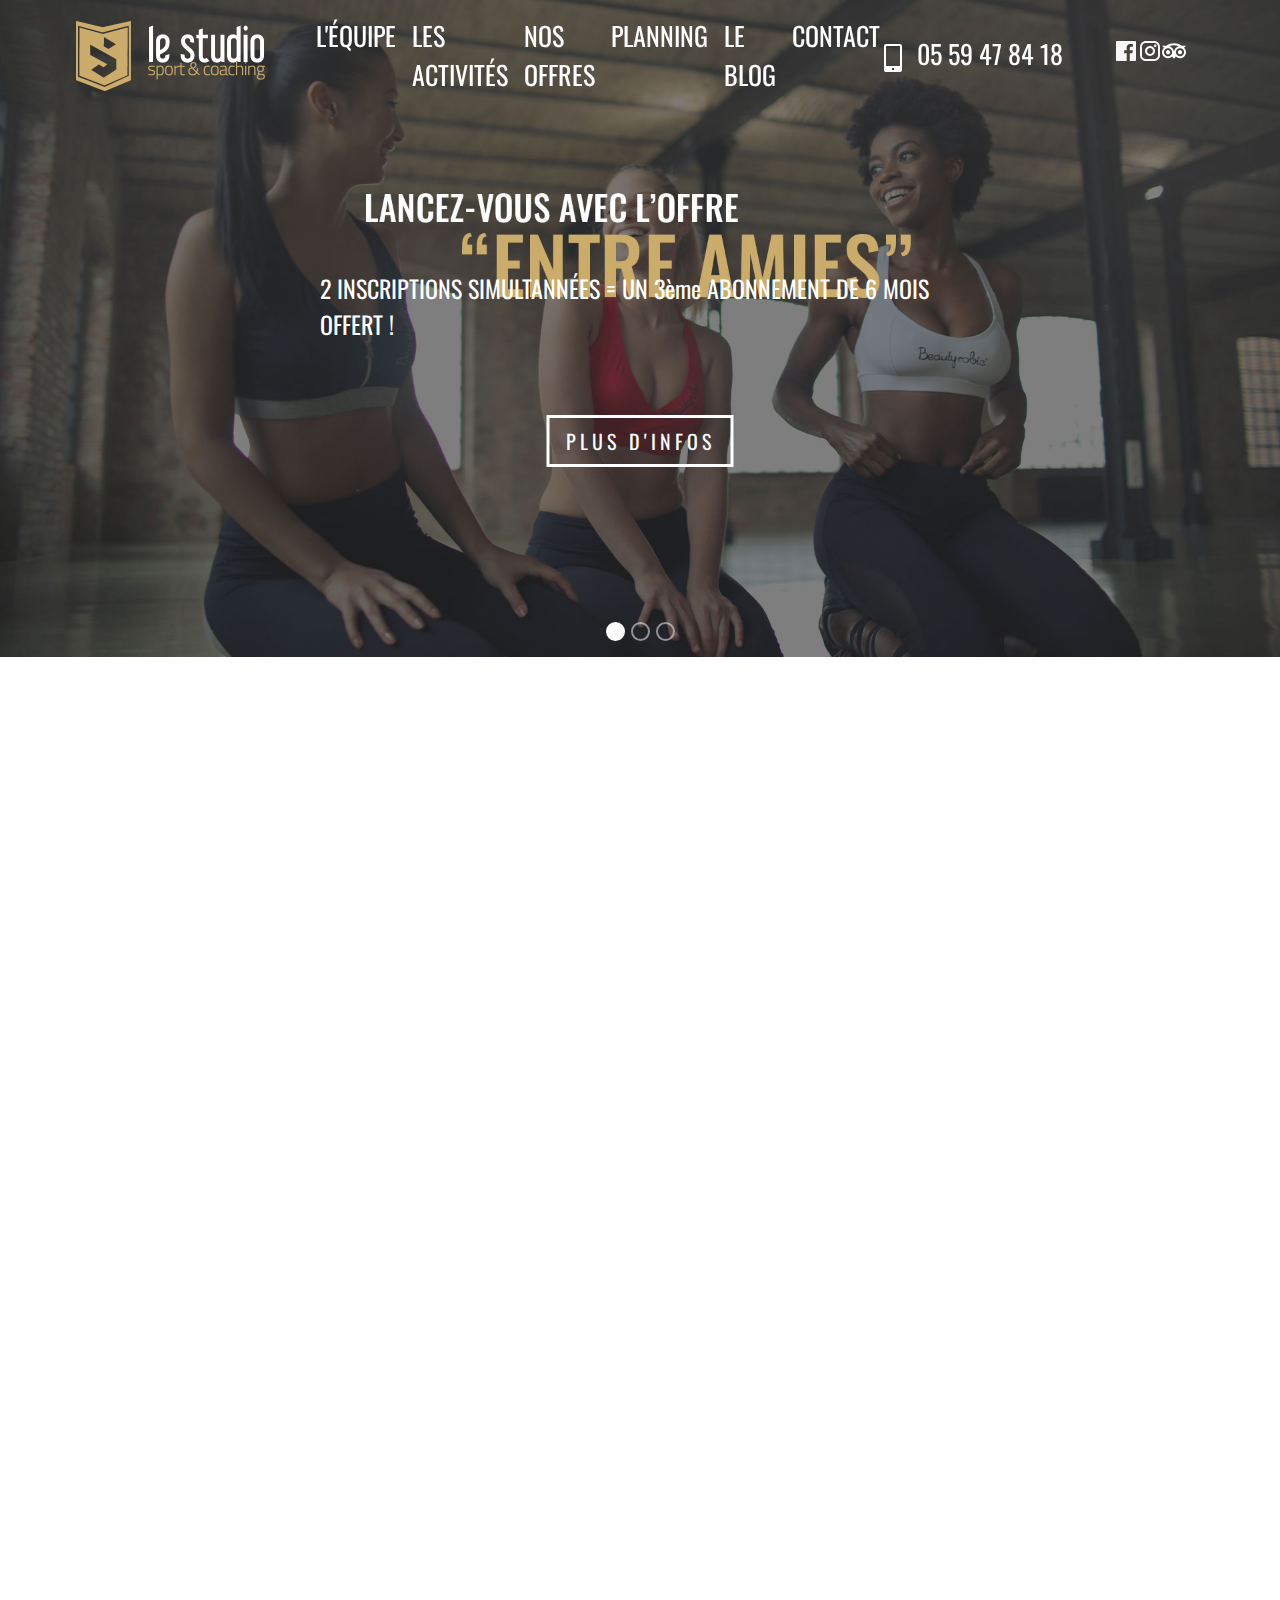
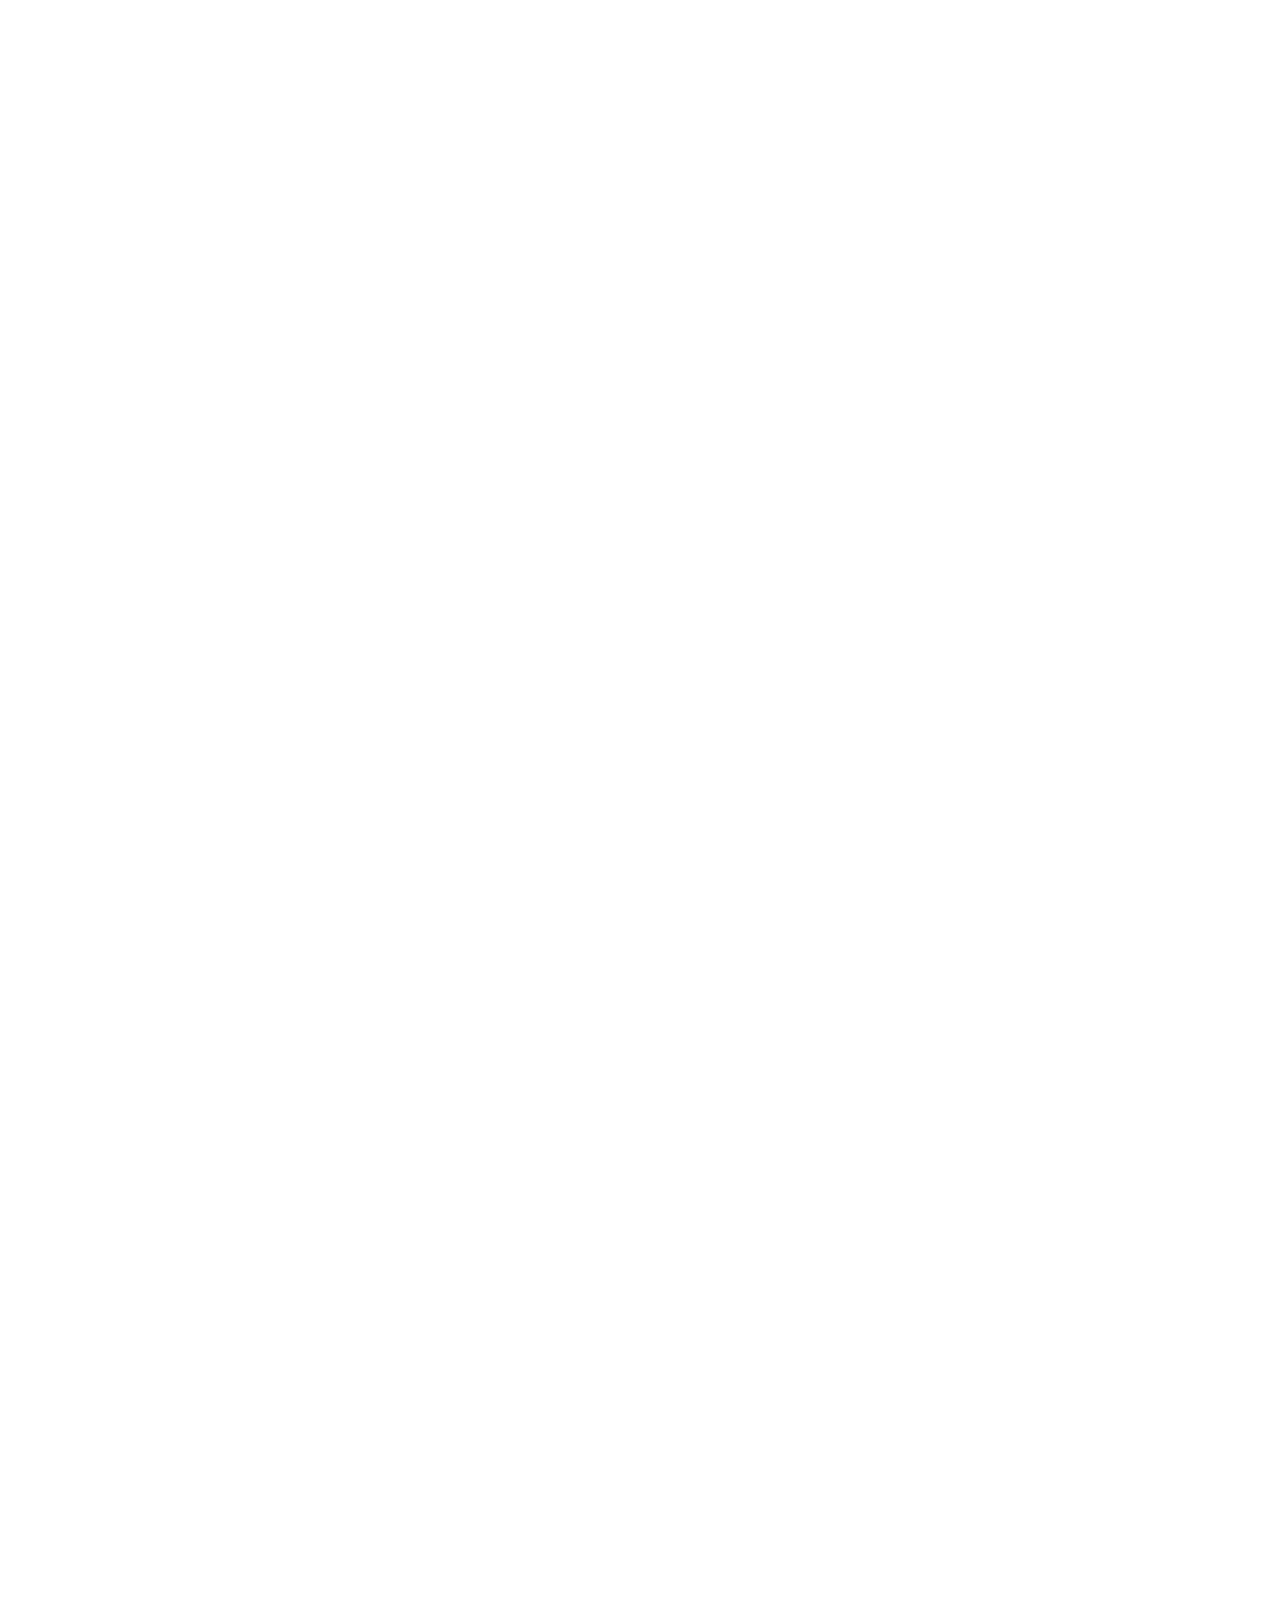
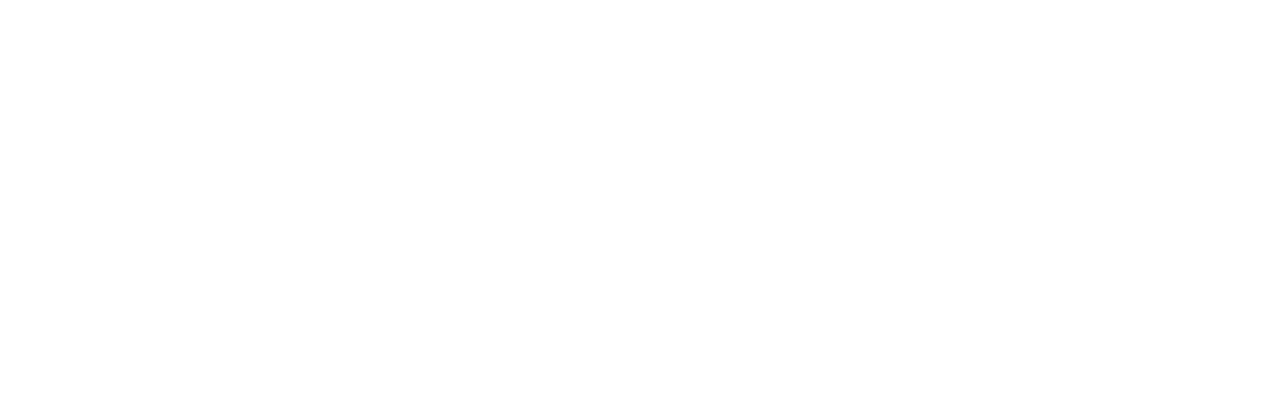
==== index.html @ b0558318 "header" ====
<!DOCTYPE html>
<html lang="en">
<head>
  <meta charset="utf-8">
  <meta name="viewport" content="width=device-width, initial-scale=1">

  <!-- Bootstrap CSS -->
  <link href="https://cdn.jsdelivr.net/npm/bootstrap@5.3.0/dist/css/bootstrap.min.css" rel="stylesheet">
  <!-- favicon -->
    <link rel="apple-touch-icon" sizes="180x180" href="/assets/img/favicon/apple-touch-icon.png">
    <link rel="icon" type="image/png" sizes="32x32" href="/assets/img/favicon/favicon-32x32.png">
    <link rel="icon" type="image/png" sizes="16x16" href="assets/img/favicon/favicon-16x16.png">

  <link rel="stylesheet" href="/css/style.css">

  <title>Index</title>
</head>
<body>
<header>
  <!-- Navbar -->
  <nav class="navbar navbar-expand-lg navbar-light">
    <div class="container-fluid w-90 m-auto">
      <!-- Logo -->
      <a class="navbar-brand ms-0 me-3" href="#">
        <img class="logo-site" src="assets/img/gallery/header/logo.png" alt="Logo">
      </a>

      <!-- Burger -->
      <button class="navbar-toggler" type="button" data-bs-toggle="collapse" data-bs-target="#navbarNav" aria-controls="navbarNav" aria-expanded="false" aria-label="Toggle navigation">
        <span class="navbar-toggler-icon"></span>
      </button>

      <!-- Liens de navigation -->
      <div class="collapse justify-content-evenly  navbar-collapse" id="navbarNav">
        <ul class="navbar-nav w-75 justify-content-evenly">
          <li class="nav-item">
            <a class="nav-link text-uppercase text-white" href="#">L'équipe</a>
          </li>
          <li class="nav-item">
            <a class="nav-link text-uppercase text-white" href="#">Les activités</a>
          </li>
          <li class="nav-item">
            <a class="nav-link text-uppercase text-white" href="#">Nos offres</a>
          </li>
          <li class="nav-item">
            <a class="nav-link text-uppercase text-white" href="#">Planning</a>
          </li>
          <li class="nav-item">
            <a class="nav-link text-uppercase text-white" href="#">Le blog</a>
          </li>
          <li class="nav-item">
            <a class="nav-link text-uppercase text-white" href="#">Contact</a>
          </li>
        </ul>

        <!-- Téléphone -->
        <div class="nav-mobile">
          <img src="assets/img/gallery/header/clarity_mobile-solid.svg" alt="mobile">
            <span class="text-white">05 59 47 84 18</span>
        </div>

        <!-- Socials -->
        <div class="socials">
          <ul>
            <li><a href=""><img src="/assets/img/gallery/header/uil_facebook.svg" alt="facebook"></a></li>
            <li><a href=""><img src="/assets/img/gallery/header/mdi_instagram.svg" alt="instagram"></a></li>
            <li><a href=""><img src="/assets/img/gallery/header/simple-icons_tripadvisor.svg" alt="tripad"></a></li>
          </ul>
        </div>
      </div>
    </div>
  </nav>

  <div id="carouselExampleIndicators" class="carousel slide h-400">
    <div class="carousel-indicators">
      <button type="button" data-bs-target="#carouselExampleIndicators" data-bs-slide-to="0" class="active" aria-current="true" aria-label="Slide 1"></button>
      <button type="button" data-bs-target="#carouselExampleIndicators" data-bs-slide-to="1" aria-label="Slide 2"></button>
      <button type="button" data-bs-target="#carouselExampleIndicators" data-bs-slide-to="2" aria-label="Slide 3"></button>
    </div>
    <div class="carousel-inner">
      <div class="carousel-item active">
        <img src="assets/img/slider/slide_1.jpg" class="d-block w-100 h-400" alt="...">
        <p class="pslider">2 INSCRIPTIONS SIMULTANNÉES = UN 3ème ABONNEMENT DE 6 MOIS OFFERT !</p>
        <button type="button" class="btn btn-secondary btn-lg">PLUS D'INFOS</button>
      </div>
      <div class="carousel-item">
        <img src="assets/img/slider/slide_2.jpg" class="d-block w-100 h-400" alt="...">
      </div>
      <div class="carousel-item">
        <img src="assets/img/slider/slide_3.jpg" class="d-block w-100 h-400" alt="...">
      </div>
    </div>
    <button class="carousel-control-prev" type="button" data-bs-target="#carouselExampleIndicators" data-bs-slide="prev">
    </button>
    <button class="carousel-control-next" type="button" data-bs-target="#carouselExampleIndicators" data-bs-slide="next">
    </button>
    
  </div>
  
  

  <!-- Bootstrap JS et les dépendances requises -->
  <script src="https://cdn.jsdelivr.net/npm/@popperjs/core@2.11.6/dist/umd/popper.min.js"></script>
  <script src="https://cdn.jsdelivr.net/npm/bootstrap@5.3.0/dist/js/bootstrap.min.js"></script>
</header>

</body>
</html>
---- css/style.css ----
@import url('https://fonts.googleapis.com/css2?family=Agbalumo&family=Inter:wght@100;200;300;400;500;600;700;800;900&family=Oswald:wght@500&family=Poppins:ital,wght@0,100;0,200;0,300;0,400;0,500;0,600;0,700;0,800;0,900;1,100;1,200;1,300;1,400;1,500;1,600;1,700;1,800;1,900&display=swap');

*{
    margin: 0;
    padding: 0;
    box-sizing: border-box;
    font-family: 'Oswald', sans-serif;
}
body{
    height: 400vh;
}
/* NAVBAR - INDEX */
nav{
    /* width: auto;
    justify-content: space-between; */
}
.w-90{
    width: 90%;
}
.w-75{
    width: 60%!important;
}
.navbar{
    position: absolute;
    z-index: 1;
    width: 100%;
    justify-content: space-between;
    font-size: 26px;
}
.navbar-toggler-icon {
    background-image: url("data:image/svg+xml,%3csvg xmlns='http://www.w3.org/2000/svg' viewBox='0 0 30 30'%3e%3cpath stroke='rgba(255, 255, 255, 1)' stroke-linecap='round' stroke-miterlimit='10' stroke-width='2' d='M4 7h22M4 15h22M4 23h22'/%3e%3c/svg%3e")
    }

.carousel-h{
    height: 985px!important;
}

.nav-link{
    text-transform: uppercase;
}
nav ul {
    display: flex;
}
nav ul li{
    list-style: none;
}

.navbar-nav .nav-item:hover {
    background-color: rgb(199, 163, 95);
}
.navbar-nav .nav-item {
    transition: background-color 0.4s ease; 
}

/* SLIDER */
.carousel-indicators [data-bs-target]{
    border: solid 2px white;
    border-radius: 100% ;
    height: 15px;
    width: 15px;
    background: none;
}
.carousel-indicators .active{
    background: white!important;
}

/* BOUTTON SLIDER + D'INFOS */
.btn {
    border-radius: 0%;
    border: solid ;
    font-weight: 1em;
    letter-spacing: 0.20em;
    background: none;
    position: absolute;
    bottom: 25%;
    left: 50%;
    transform: translate(-50%,-50%);
}
/* PARAGRAPHE SLIDER */
.pslider {
    font-weight: 100em;
    font-size: 1.5em;
    color: white;
    position: absolute;
    bottom: 40%;
    left: 50%;
    transform: translate(-50%,-50%);
}

.btn:hover{
    background-color:rgb(199, 163, 95); 
    border: solid white;
}

/* X-Small devices (portrait phones, less than 576px) */
@media screen and (max-width: 1200px){
   
    /* NAVBAR - INDEX */
nav{
    /* width: auto;
    justify-content: space-between; */
}
.w-90{
    width: 90%;
}
.w-75{
    width: 60%!important;
}
.navbar{
    position: absolute;
    z-index: 1;
    width: 100%;
    justify-content: space-between;
    font-size: 15px;
}
.navbar-toggler-icon {
    background-image: url("data:image/svg+xml,%3csvg xmlns='http://www.w3.org/2000/svg' viewBox='0 0 30 30'%3e%3cpath stroke='rgba(255, 255, 255, 1)' stroke-linecap='round' stroke-miterlimit='10' stroke-width='2' d='M4 7h22M4 15h22M4 23h22'/%3e%3c/svg%3e")
    }

.carousel-h{
    height: 985px!important;
}

.nav-link{
    text-transform: uppercase;
}
nav ul {
    display: flex;
}
nav ul li{
    list-style: none;
}

.navbar-nav .nav-item:hover {
    background-color: rgb(199, 163, 95);
}
.navbar-nav .nav-item {
    transition: background-color 0.4s ease; 
}
}
@media screen and (max-width: 576px) { 
  /* BOUTTON SLIDER + D'INFOS */
.btn {
    height: 10px;
    width: 22%;
    padding-bottom: 4%;
    border-radius: 0%;
    font-size: 45%;
    border: solid ;
    background: none;
    position: absolute;
    bottom: 15%;
    left: 50%;
    transform: translate(-50%,-50%);
}

/* PARAGRAPHE SLIDER */
.pslider {
    font-size: 40%;
    color: white;
    position: absolute;
    bottom: 35%;
    left: 50%;
    transform: translate(-50%,-50%);
} 
/* APPARENCE LOGO */
.logo-site {
    width: 70px;
    height: 35px;
}

/* APPARENCE BURGER QUAND RESPONSIVE */
nav ul li {
    font-size: 8px;
}
  
}
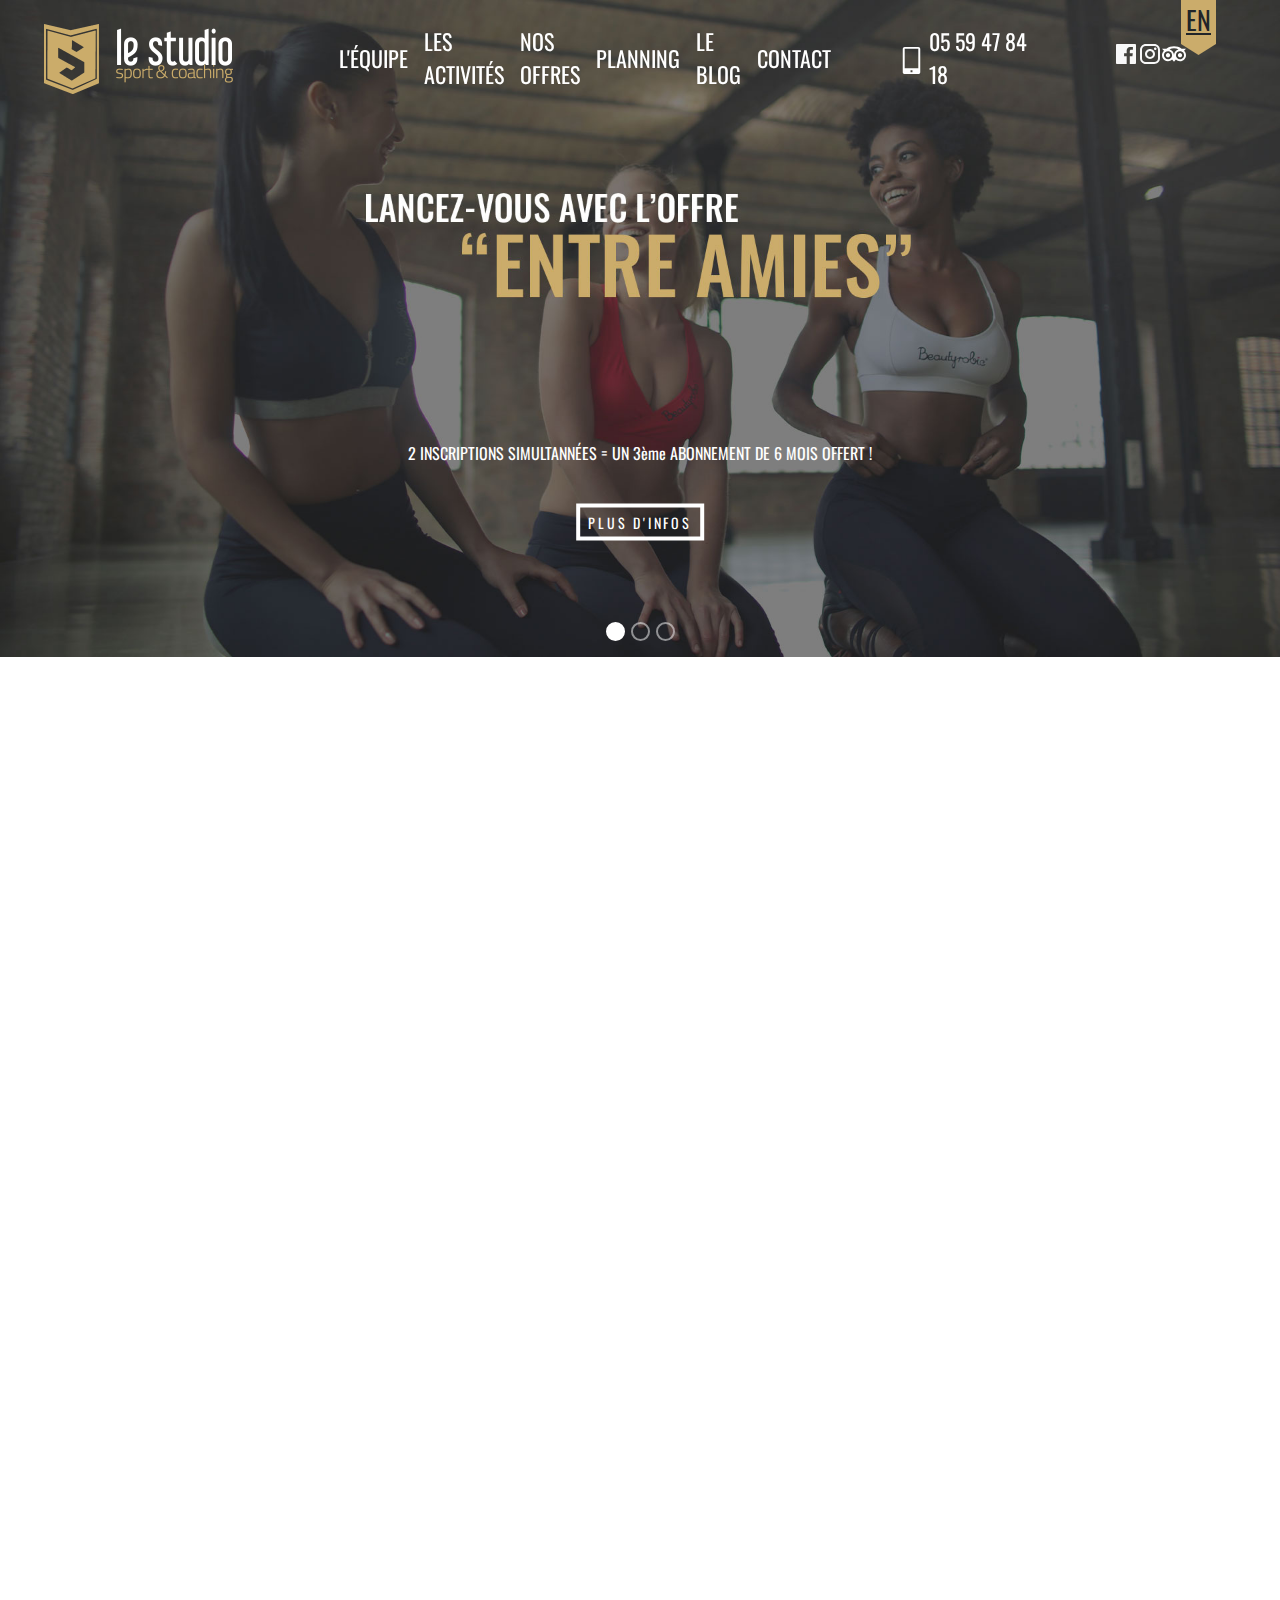
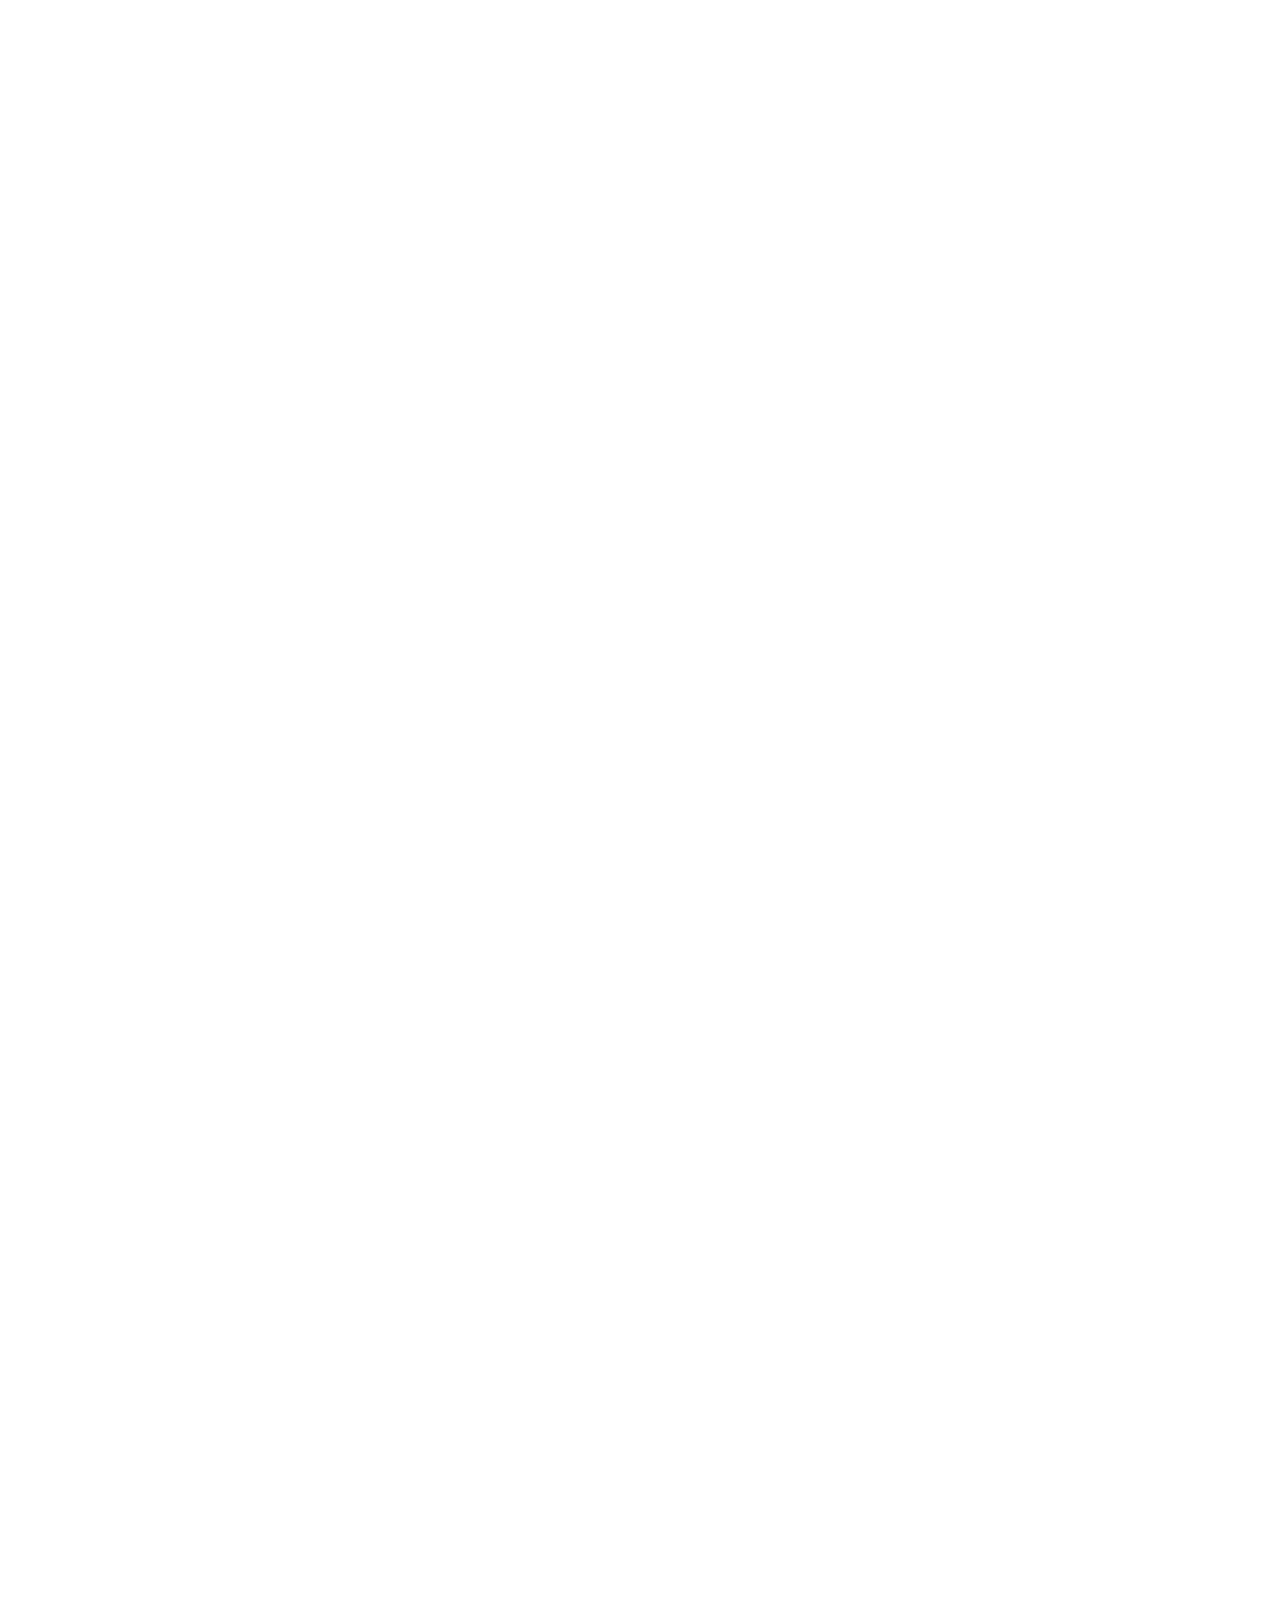
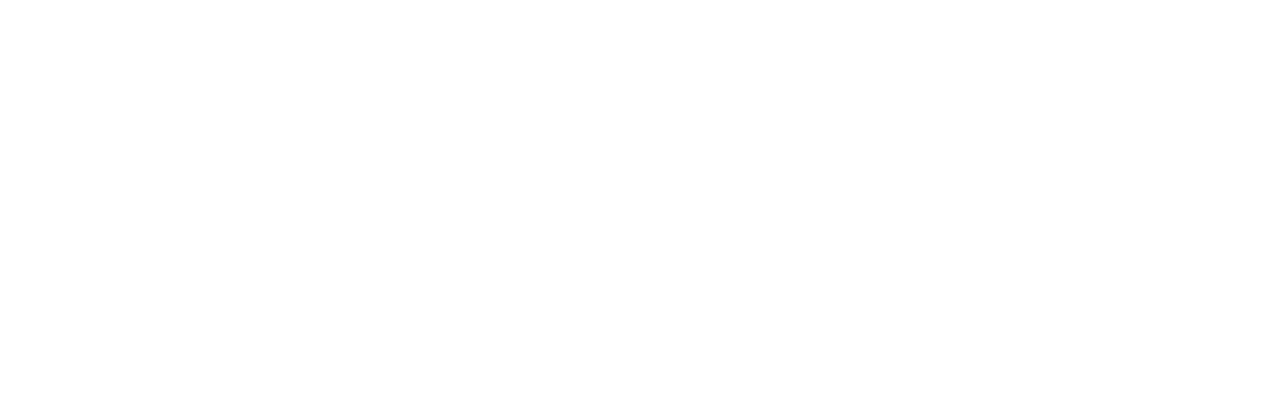
==== commit 05a2470e: "header-index" ====
--- a/index.html
+++ b/index.html
@@ -19,7 +19,7 @@
 <header>
   <!-- Navbar -->
   <nav class="navbar navbar-expand-lg navbar-light">
-    <div class="container-fluid w-90 m-auto">
+    <div class="container-fluid w-95 m-auto">
       <!-- Logo -->
       <a class="navbar-brand ms-0 me-3" href="#">
         <img class="logo-site" src="assets/img/gallery/header/logo.png" alt="Logo">
@@ -31,42 +31,45 @@
       </button>
 
       <!-- Liens de navigation -->
-      <div class="collapse justify-content-evenly  navbar-collapse" id="navbarNav">
-        <ul class="navbar-nav w-75 justify-content-evenly">
-          <li class="nav-item">
+      <div class="collapse justify-content-evenly navbar-collapse w-60" id="navbarNav">
+        <ul class="navbar-nav w-50 d-flex justify-content-evenly h-100px">
+          <li class="nav-item d-flex align-items-center fontSize">
             <a class="nav-link text-uppercase text-white" href="#">L'équipe</a>
           </li>
-          <li class="nav-item">
+          <li class="nav-item d-flex align-items-center fontSize">
             <a class="nav-link text-uppercase text-white" href="#">Les activités</a>
           </li>
-          <li class="nav-item">
+          <li class="nav-item d-flex align-items-center fontSize">
             <a class="nav-link text-uppercase text-white" href="#">Nos offres</a>
           </li>
-          <li class="nav-item">
+          <li class="nav-item d-flex align-items-center fontSize">
             <a class="nav-link text-uppercase text-white" href="#">Planning</a>
           </li>
-          <li class="nav-item">
+          <li class="nav-item d-flex align-items-center fontSize">
             <a class="nav-link text-uppercase text-white" href="#">Le blog</a>
           </li>
-          <li class="nav-item">
+          <li class="nav-item d-flex align-items-center fontSize">
             <a class="nav-link text-uppercase text-white" href="#">Contact</a>
           </li>
         </ul>
 
         <!-- Téléphone -->
-        <div class="nav-mobile">
-          <img src="assets/img/gallery/header/clarity_mobile-solid.svg" alt="mobile">
-            <span class="text-white">05 59 47 84 18</span>
+        <div class="nav-mobile d-flex justify-content-center align-items-center w-15">
+          <img src="assets/img/gallery/header/clarity_mobile-solid.svg" class="mobile" alt="mobile">
+            <span class="text-white text-align fontSize">05 59 47 84 18</span>
         </div>
 
         <!-- Socials -->
-        <div class="socials">
+        <div class="socials w-5">
           <ul>
-            <li><a href=""><img src="/assets/img/gallery/header/uil_facebook.svg" alt="facebook"></a></li>
-            <li><a href=""><img src="/assets/img/gallery/header/mdi_instagram.svg" alt="instagram"></a></li>
-            <li><a href=""><img src="/assets/img/gallery/header/simple-icons_tripadvisor.svg" alt="tripad"></a></li>
+            <li><a href="#"><img src="/assets/img/gallery/header/uil_facebook.svg" alt="facebook"></a></li>
+            <li><a href="#"><img src="/assets/img/gallery/header/mdi_instagram.svg" alt="instagram"></a></li>
+            <li><a href="#"><img src="/assets/img/gallery/header/simple-icons_tripadvisor.svg" alt="tripad"></a></li>
           </ul>
         </div>
+      </div>
+      <div class="bandeauFr position-absolute top-0">
+        <p>EN</p>
       </div>
     </div>
   </nav>
@@ -81,19 +84,16 @@
       <div class="carousel-item active">
         <img src="assets/img/slider/slide_1.jpg" class="d-block w-100 h-400" alt="...">
         <p class="pslider">2 INSCRIPTIONS SIMULTANNÉES = UN 3ème ABONNEMENT DE 6 MOIS OFFERT !</p>
-        <button type="button" class="btn btn-secondary btn-lg">PLUS D'INFOS</button>
+        <button type="button" class="btn btn-secondary rounded-0 border-4 border-white btn-sm btn-md btn-lg btn-xl btn-xxl">PLUS D'INFOS</button>
       </div>
-      <div class="carousel-item">
+      <div class="carousel-item">          
         <img src="assets/img/slider/slide_2.jpg" class="d-block w-100 h-400" alt="...">
       </div>
       <div class="carousel-item">
         <img src="assets/img/slider/slide_3.jpg" class="d-block w-100 h-400" alt="...">
       </div>
     </div>
-    <button class="carousel-control-prev" type="button" data-bs-target="#carouselExampleIndicators" data-bs-slide="prev">
-    </button>
-    <button class="carousel-control-next" type="button" data-bs-target="#carouselExampleIndicators" data-bs-slide="next">
-    </button>
+  
     
   </div>
   
--- a/css/style.css
+++ b/css/style.css
@@ -14,11 +14,20 @@
     /* width: auto;
     justify-content: space-between; */
 }
-.w-90{
-    width: 90%;
-}
-.w-75{
-    width: 60%!important;
+.w-95{
+    width: 95%;
+}
+.h-100px{
+    height: 100px;
+}
+.w-60{
+    width: 60%;
+}
+.w-5{
+    width: 5%;
+}
+.w-15{
+    width: 15%;
 }
 .navbar{
     position: absolute;
@@ -40,6 +49,7 @@
 }
 nav ul {
     display: flex;
+    padding-left: 0!important;
 }
 nav ul li{
     list-style: none;
@@ -50,6 +60,22 @@
 }
 .navbar-nav .nav-item {
     transition: background-color 0.4s ease; 
+}
+.mobile{
+    padding-top: 5px;
+    height: 40px;
+}
+.bandeauFr{
+    clip-path: polygon(100% 0, 100% 80%, 50% 100%, 0 80%, 0 0);
+    background: #cbac6b;
+    width: 35px;
+    text-align: center;
+    text-decoration: underline;
+    right: 5%;
+}
+.fontSize{
+    font-size: 22px;
+    font-weight: 400;
 }
 
 /* SLIDER */
@@ -66,8 +92,6 @@
 
 /* BOUTTON SLIDER + D'INFOS */
 .btn {
-    border-radius: 0%;
-    border: solid ;
     font-weight: 1em;
     letter-spacing: 0.20em;
     background: none;
@@ -76,77 +100,104 @@
     left: 50%;
     transform: translate(-50%,-50%);
 }
-/* PARAGRAPHE SLIDER */
-.pslider {
+.btn:hover{
+    background-color:rgb(199, 163, 95); 
+}
+/* PARAGRAPHE SLIDER */
+.pslider {
+    text-align: center;
     font-weight: 100em;
     font-size: 1.5em;
     color: white;
     position: absolute;
-    bottom: 40%;
-    left: 50%;
-    transform: translate(-50%,-50%);
-}
-
+    bottom: 35%;
+    left: 50%;
+    transform: translate(-50%,-50%);
+}
+@media screen and (min-width: 1440px){
+    .fontSize{
+        font-size: 20px;
+        font-weight: 400;
+    }
+}
+
+
+/* X-Small devices (portrait phones, less than 1281px) */
+@media screen and (max-width: 1200px){
+    .fontSize{
+        font-size: 18px;
+        font-weight: 400;
+    }
+   
+/* BOUTTON SLIDER + D'INFOS */
+.btn {
+    font-weight: 1em;
+    letter-spacing: 0.20em;
+    background: none;
+    position: absolute;
+    bottom: 15%;
+    left: 50%;
+    transform: translate(-50%,-50%);
+}
 .btn:hover{
     background-color:rgb(199, 163, 95); 
-    border: solid white;
-}
-
-/* X-Small devices (portrait phones, less than 576px) */
-@media screen and (max-width: 1200px){
-   
-    /* NAVBAR - INDEX */
-nav{
-    /* width: auto;
-    justify-content: space-between; */
-}
-.w-90{
-    width: 90%;
-}
-.w-75{
-    width: 60%!important;
-}
-.navbar{
-    position: absolute;
-    z-index: 1;
-    width: 100%;
-    justify-content: space-between;
-    font-size: 15px;
-}
-.navbar-toggler-icon {
-    background-image: url("data:image/svg+xml,%3csvg xmlns='http://www.w3.org/2000/svg' viewBox='0 0 30 30'%3e%3cpath stroke='rgba(255, 255, 255, 1)' stroke-linecap='round' stroke-miterlimit='10' stroke-width='2' d='M4 7h22M4 15h22M4 23h22'/%3e%3c/svg%3e")
-    }
-
-.carousel-h{
-    height: 985px!important;
-}
-
-.nav-link{
-    text-transform: uppercase;
-}
-nav ul {
-    display: flex;
-}
-nav ul li{
-    list-style: none;
-}
-
-.navbar-nav .nav-item:hover {
-    background-color: rgb(199, 163, 95);
-}
-.navbar-nav .nav-item {
-    transition: background-color 0.4s ease; 
+}
+/* PARAGRAPHE SLIDER */
+.pslider {
+    text-align: center;
+    font-weight: 50em;
+    font-size: 1.20em;
+    color: white;
+    position: absolute;
+    bottom: 30%;
+    left: 50%;
+    transform: translate(-50%,-50%);
+}
+/* LOGO STUDIO */
+.logo-site {
+    margin: 10%;
+    width: 80px;
+    height: 40px;
+}
+}
+
+@media screen and (min-width: 992px){
+    .fontSize{
+        font-size: 22px;
+        font-weight: 400;
+    }
+    /* BOUTTON SLIDER + D'INFOS */
+.btn {
+    font-weight: 1em;
+    letter-spacing: 0.20em;
+    background: none;
+    position: absolute;
+    bottom: 15%;
+    left: 50%;
+    transform: translate(-50%,-50%);
+}
+.btn:hover{
+    background-color:rgb(199, 163, 95); 
+}
+/* PARAGRAPHE SLIDER */
+.pslider {
+    text-align: center;
+    font-weight: 100em;
+    font-size: 1em;
+    color: white;
+    position: absolute;
+    bottom: 25%;
+    left: 50%;
+    transform: translate(-50%,-50%);
 }
 }
 @media screen and (max-width: 576px) { 
   /* BOUTTON SLIDER + D'INFOS */
 .btn {
-    height: 10px;
-    width: 22%;
-    padding-bottom: 4%;
-    border-radius: 0%;
+    height: 5px;
+    width: 20%;
+    padding-bottom: 3%;
     font-size: 45%;
-    border: solid ;
     background: none;
     position: absolute;
     bottom: 15%;
@@ -156,17 +207,18 @@
 
 /* PARAGRAPHE SLIDER */
 .pslider {
-    font-size: 40%;
-    color: white;
-    position: absolute;
-    bottom: 35%;
+    text-align: center;
+    font-size: 0.60em;
+    color: white;
+    position: absolute;
+    bottom: 25%;
     left: 50%;
     transform: translate(-50%,-50%);
 } 
 /* APPARENCE LOGO */
 .logo-site {
-    width: 70px;
-    height: 35px;
+    width: 60px;
+    height: 25px;
 }
 
 /* APPARENCE BURGER QUAND RESPONSIVE */
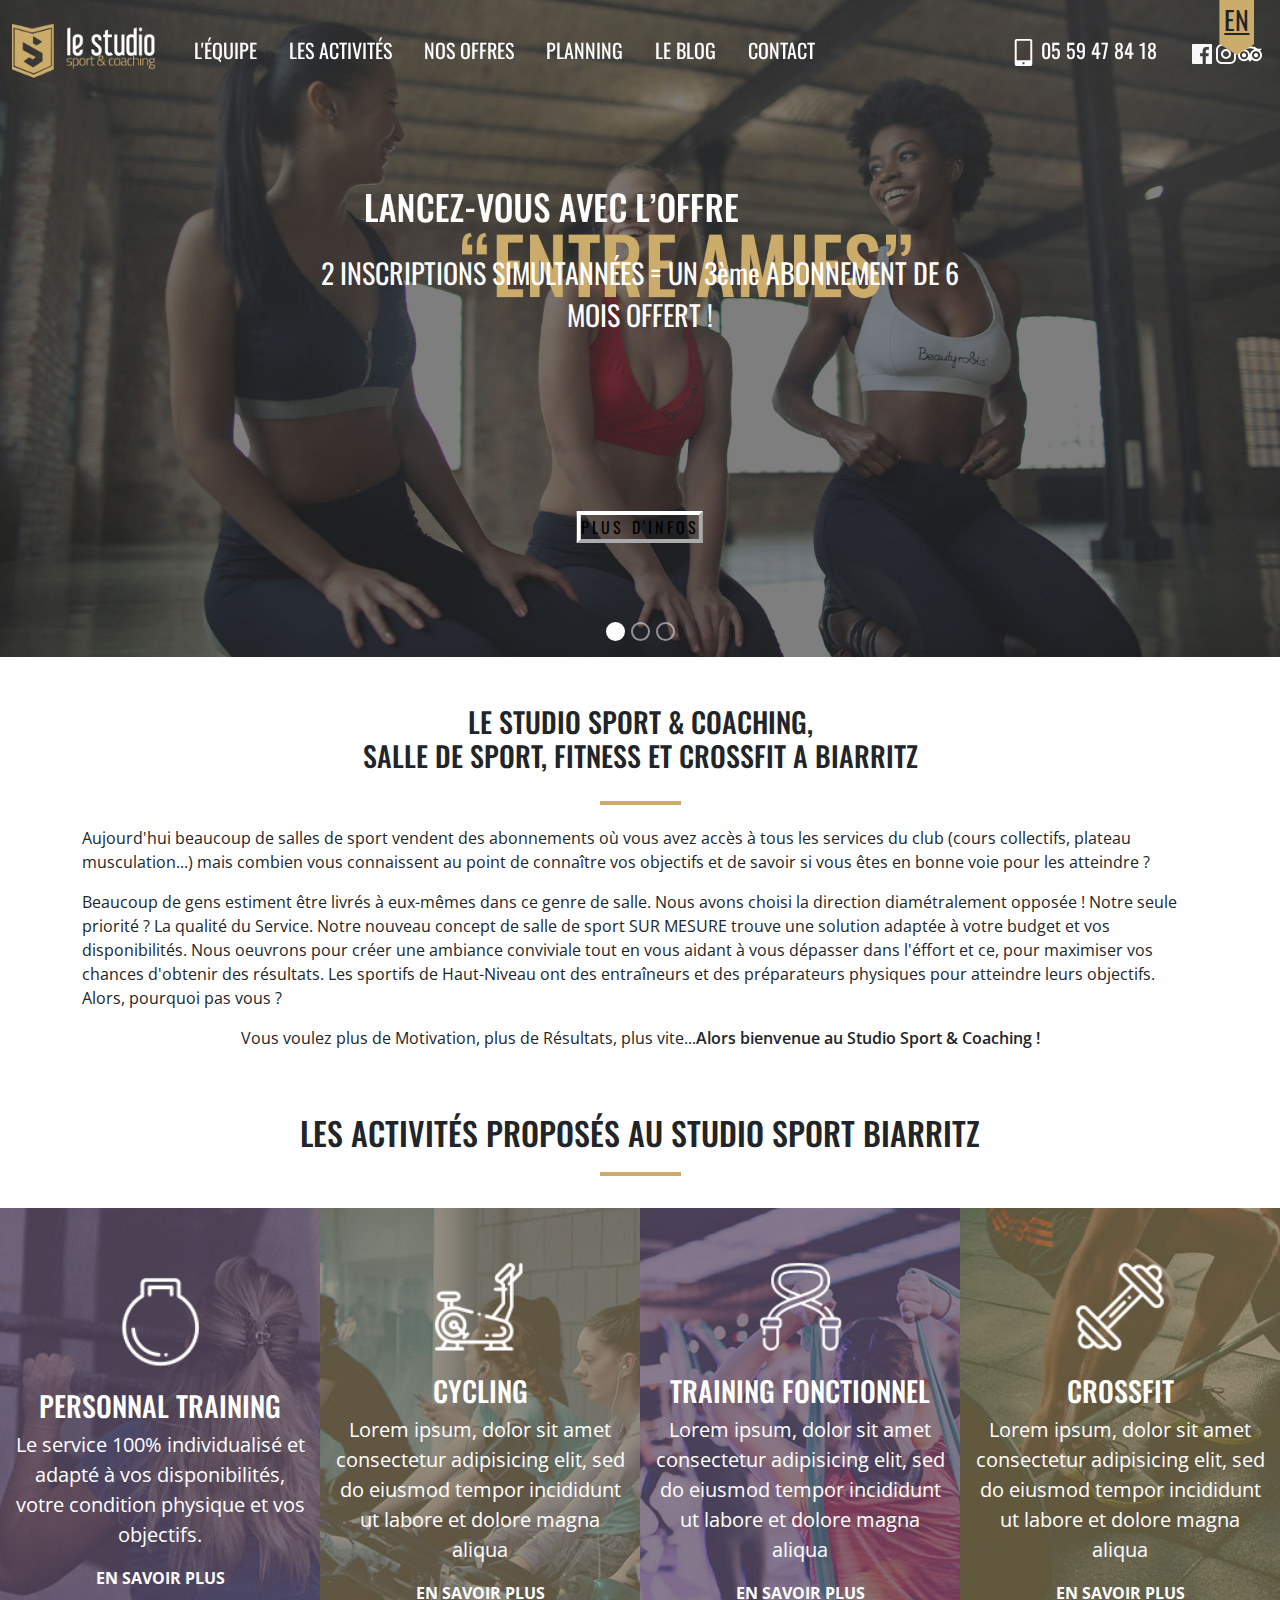
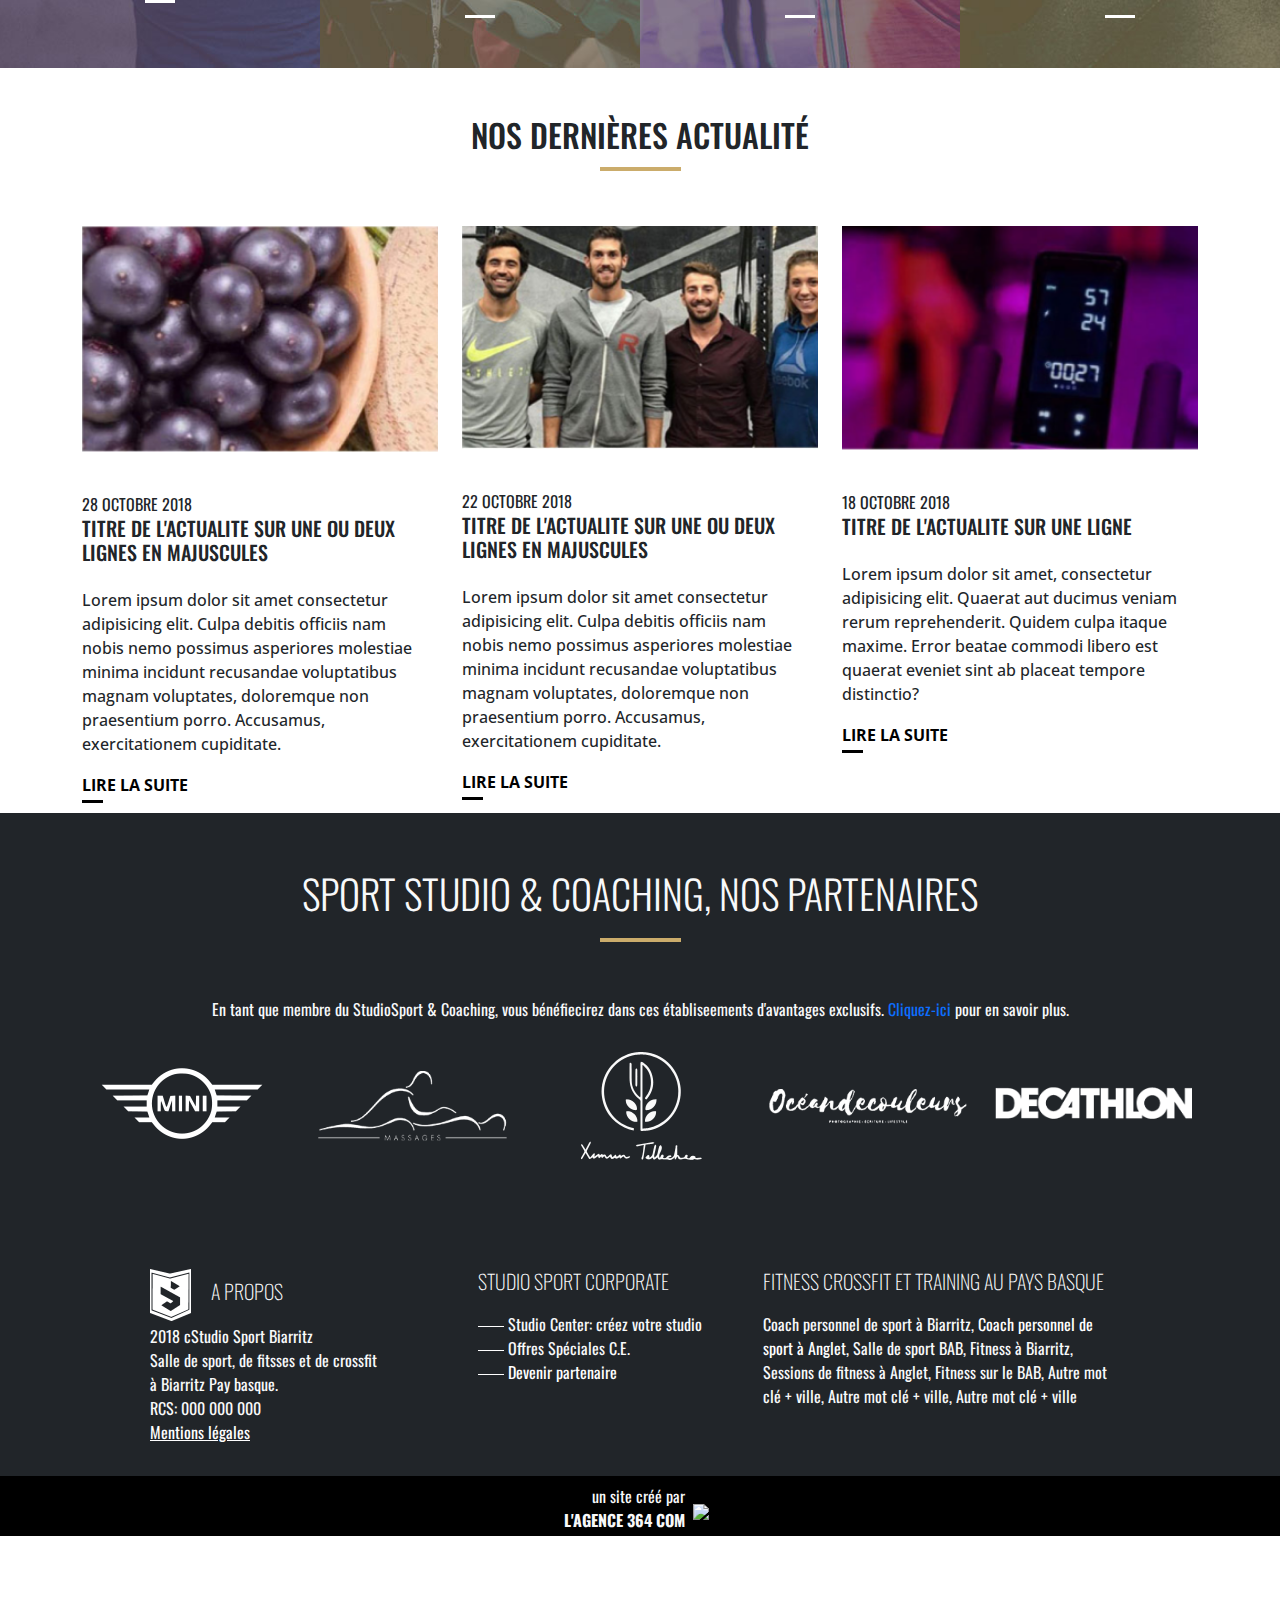
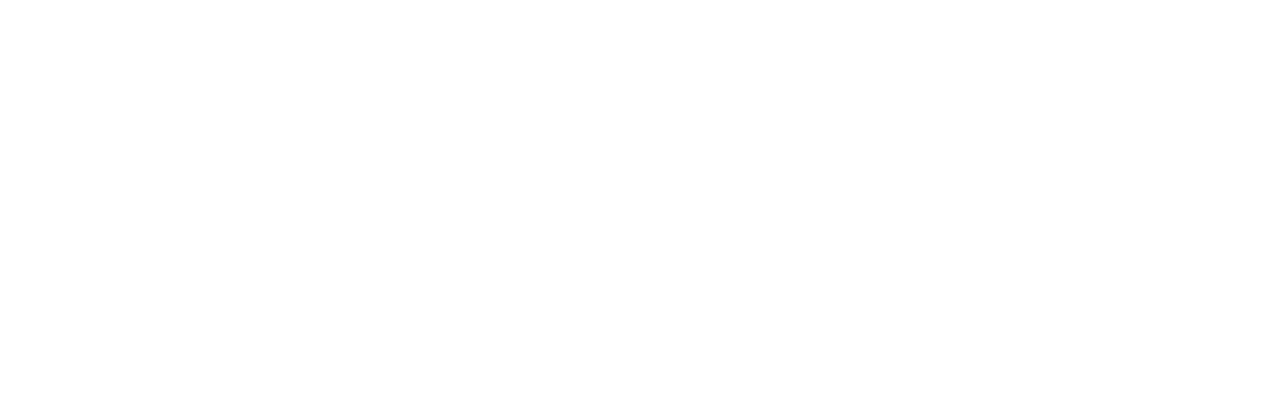
==== commit bf5719e6: "assemblage" ====
--- a/index.html
+++ b/index.html
@@ -1,5 +1,6 @@
 <!DOCTYPE html>
 <html lang="en">
+
 <head>
   <meta charset="utf-8">
   <meta name="viewport" content="width=device-width, initial-scale=1">
@@ -7,102 +8,299 @@
   <!-- Bootstrap CSS -->
   <link href="https://cdn.jsdelivr.net/npm/bootstrap@5.3.0/dist/css/bootstrap.min.css" rel="stylesheet">
   <!-- favicon -->
-    <link rel="apple-touch-icon" sizes="180x180" href="/assets/img/favicon/apple-touch-icon.png">
-    <link rel="icon" type="image/png" sizes="32x32" href="/assets/img/favicon/favicon-32x32.png">
-    <link rel="icon" type="image/png" sizes="16x16" href="assets/img/favicon/favicon-16x16.png">
+  <link rel="apple-touch-icon" sizes="180x180" href="/assets/img/favicon/apple-touch-icon.png">
+  <link rel="icon" type="image/png" sizes="32x32" href="/assets/img/favicon/favicon-32x32.png">
+  <link rel="icon" type="image/png" sizes="16x16" href="assets/img/favicon/favicon-16x16.png">
 
   <link rel="stylesheet" href="/css/style.css">
 
   <title>Index</title>
 </head>
+
 <body>
-<header>
-  <!-- Navbar -->
-  <nav class="navbar navbar-expand-lg navbar-light">
-    <div class="container-fluid w-95 m-auto">
-      <!-- Logo -->
-      <a class="navbar-brand ms-0 me-3" href="#">
-        <img class="logo-site" src="assets/img/gallery/header/logo.png" alt="Logo">
-      </a>
-
-      <!-- Burger -->
-      <button class="navbar-toggler" type="button" data-bs-toggle="collapse" data-bs-target="#navbarNav" aria-controls="navbarNav" aria-expanded="false" aria-label="Toggle navigation">
-        <span class="navbar-toggler-icon"></span>
-      </button>
-
-      <!-- Liens de navigation -->
-      <div class="collapse justify-content-evenly navbar-collapse w-60" id="navbarNav">
-        <ul class="navbar-nav w-50 d-flex justify-content-evenly h-100px">
-          <li class="nav-item d-flex align-items-center fontSize">
-            <a class="nav-link text-uppercase text-white" href="#">L'équipe</a>
-          </li>
-          <li class="nav-item d-flex align-items-center fontSize">
-            <a class="nav-link text-uppercase text-white" href="#">Les activités</a>
-          </li>
-          <li class="nav-item d-flex align-items-center fontSize">
-            <a class="nav-link text-uppercase text-white" href="#">Nos offres</a>
-          </li>
-          <li class="nav-item d-flex align-items-center fontSize">
-            <a class="nav-link text-uppercase text-white" href="#">Planning</a>
-          </li>
-          <li class="nav-item d-flex align-items-center fontSize">
-            <a class="nav-link text-uppercase text-white" href="#">Le blog</a>
-          </li>
-          <li class="nav-item d-flex align-items-center fontSize">
-            <a class="nav-link text-uppercase text-white" href="#">Contact</a>
-          </li>
-        </ul>
-
-        <!-- Téléphone -->
-        <div class="nav-mobile d-flex justify-content-center align-items-center w-15">
-          <img src="assets/img/gallery/header/clarity_mobile-solid.svg" class="mobile" alt="mobile">
-            <span class="text-white text-align fontSize">05 59 47 84 18</span>
-        </div>
-
-        <!-- Socials -->
-        <div class="socials w-5">
-          <ul>
-            <li><a href="#"><img src="/assets/img/gallery/header/uil_facebook.svg" alt="facebook"></a></li>
-            <li><a href="#"><img src="/assets/img/gallery/header/mdi_instagram.svg" alt="instagram"></a></li>
-            <li><a href="#"><img src="/assets/img/gallery/header/simple-icons_tripadvisor.svg" alt="tripad"></a></li>
+  <header>
+    <!-- Navbar -->
+    <nav class="navbar py-0 navbar-expand-lg navbar-light">
+      <div class="container-fluid w-95 m-auto">
+        <!-- Logo -->
+        <a class="navbar-brand ms-0 me-3" href="#">
+          <img class="logo-site" src="assets/img/gallery/header/logo.png" alt="Logo">
+        </a>
+
+        <!-- Burger -->
+        <button class="navbar-toggler" type="button" data-bs-toggle="collapse" data-bs-target="#navbarNav"
+          aria-controls="navbarNav" aria-expanded="false" aria-label="Toggle navigation">
+          <span class="navbar-toggler-icon"></span>
+        </button>
+
+        <!-- Liens de navigation -->
+        <div class="collapse justify-content-around navbar-collapse" id="navbarNav">
+          <ul class="navbar-nav d-flex fontSize w-40 h-100px">
+            <li class="nav-item p-2 d-flex align-items-center ">
+              <a class="nav-link text-uppercase text-white" href="#">L'équipe</a>
+            </li>
+            <li class="nav-item p-2 d-flex align-items-center">
+              <a class="nav-link text-uppercase text-white" href="presentation.html">Les activités</a>
+            </li>
+            <li class="nav-item p-2 d-flex align-items-center">
+              <a class="nav-link text-uppercase text-white" href="#">Nos offres</a>
+            </li>
+            <li class="nav-item p-2 d-flex align-items-center">
+              <a class="nav-link text-uppercase text-white" href="#">Planning</a>
+            </li>
+            <li class="nav-item p-2 d-flex align-items-center">
+              <a class="nav-link text-uppercase text-white" href="#">Le blog</a>
+            </li>
+            <li class="nav-item p-2 d-flex align-items-center">
+              <a class="nav-link text-uppercase text-white" href="#">Contact</a>
+            </li>
+            <li class="nav-item p-2 d-flex d-lg-flex d-xl-none align-items-center">
+              <a class="nav-link text-uppercase text-white" href="#">Réseaux</a>
+            </li>
           </ul>
+          <div class="d-flex justify-content-between w-30 d-md-none d-xl-flex">
+            <div class="nav-mobile d-flex  align-items-center">
+              <img src="assets/img/gallery/header/clarity_mobile-solid.svg" class="mobile" alt="mobile">
+              <span class="text-white text-align fontSize d-none d-xl-block d-xxl-block">05 59 47 84 18</span>
+            </div>
+
+            <!-- Socials -->
+            <div class="socials d-flex w-30 align-items-center d-sm-none d-md-none d-xl-flex">
+              <ul class="d-flex justify-content-around mb-0 w-60">
+                <li><a href="#"><img src="/assets/img/gallery/header/uil_facebook.svg" alt="facebook"></a></li>
+                <li><a href="#"><img src="/assets/img/gallery/header/mdi_instagram.svg" alt="instagram"></a></li>
+                <li><a href="#"><img src="/assets/img/gallery/header/simple-icons_tripadvisor.svg" alt="tripad"></a>
+                </li>
+              </ul>
+            </div>
+          </div>
+          <!-- Téléphone -->
+          <div class="bandeauFr position-absolute top-0 w-30">
+            <p>EN</p>
+          </div>
         </div>
       </div>
-      <div class="bandeauFr position-absolute top-0">
-        <p>EN</p>
+    </nav>
+
+    <div id="carouselExampleIndicators" class="carousel slide h-400">
+      <div class="carousel-indicators">
+        <button type="button" data-bs-target="#carouselExampleIndicators" data-bs-slide-to="0" class="active"
+          aria-current="true" aria-label="Slide 1"></button>
+        <button type="button" data-bs-target="#carouselExampleIndicators" data-bs-slide-to="1"
+          aria-label="Slide 2"></button>
+        <button type="button" data-bs-target="#carouselExampleIndicators" data-bs-slide-to="2"
+          aria-label="Slide 3"></button>
+      </div>
+      <div class="carousel-inner">
+        <div class="carousel-item active">
+          <img src="assets/img/slider/slide_1.jpg" class="d-block w-100 h-400" alt="...">
+          <p class="fw-normal text-white position-absolute fs-3 bottom-40 start-50 translate-middle text-center">2
+            INSCRIPTIONS SIMULTANNÉES = UN 3ème ABONNEMENT DE 6 MOIS OFFERT !</p>
+          <button type="button"
+            class="btn-slider btn-secondary rounded-0 border-4 border-white btn-sm btn-md btn-lg btn-xl btn-xxl">PLUS
+            D'INFOS</button>
+        </div>
+        <div class="carousel-item">
+          <img src="assets/img/slider/slide_2.jpg" class="d-block w-100 h-400" alt="...">
+        </div>
+        <div class="carousel-item">
+          <img src="assets/img/slider/slide_3.jpg" class="d-block w-100 h-400" alt="...">
+        </div>
       </div>
     </div>
-  </nav>
-
-  <div id="carouselExampleIndicators" class="carousel slide h-400">
-    <div class="carousel-indicators">
-      <button type="button" data-bs-target="#carouselExampleIndicators" data-bs-slide-to="0" class="active" aria-current="true" aria-label="Slide 1"></button>
-      <button type="button" data-bs-target="#carouselExampleIndicators" data-bs-slide-to="1" aria-label="Slide 2"></button>
-      <button type="button" data-bs-target="#carouselExampleIndicators" data-bs-slide-to="2" aria-label="Slide 3"></button>
-    </div>
-    <div class="carousel-inner">
-      <div class="carousel-item active">
-        <img src="assets/img/slider/slide_1.jpg" class="d-block w-100 h-400" alt="...">
-        <p class="pslider">2 INSCRIPTIONS SIMULTANNÉES = UN 3ème ABONNEMENT DE 6 MOIS OFFERT !</p>
-        <button type="button" class="btn btn-secondary rounded-0 border-4 border-white btn-sm btn-md btn-lg btn-xl btn-xxl">PLUS D'INFOS</button>
+
+    <main>
+      <section class="container my-5">
+        <div class="row">
+          <h3 class="text-osw text-center"> LE STUDIO SPORT & COACHING, <br> SALLE DE SPORT, FITNESS ET CROSSFIT A
+            BIARRITZ</h3>
+        </div>
+        <div class="d-flex justify-content-center align-items-center" style="min-height: 5vh;">
+          <img src="assets/img/gallery/bg_titre.jpg" alt="Votre Image" class="img-fluid">
+        </div>
+        <!-- Deuxième ligne -->
+        <div class="row">
+          <div class="fw-normal ff-op">
+            <p class=" ff-op">
+              Aujourd'hui beaucoup de salles de sport vendent des abonnements où vous avez accès à tous les
+              services du club (cours collectifs, plateau musculation...) mais combien vous 
+              connaissent au point de connaître vos objectifs et de savoir si vous êtes en bonne voie pour les atteindre ?
+            </p>
+            <p class=" ff-op">
+              Beaucoup de gens estiment être livrés à eux-mêmes dans ce genre de salle. Nous avons choisi la
+              direction diamétralement opposée ! Notre seule priorité ? La qualité du Service. Notre nouveau concept de salle de sport SUR MESURE trouve une solution adaptée à votre budget et vos
+              disponibilités. Nous oeuvrons pour créer une ambiance conviviale tout en vous aidant à vous dépasser dans l'éffort et ce, pour maximiser vos chances d'obtenir des
+              résultats. Les sportifs de Haut-Niveau ont des entraîneurs et des préparateurs physiques pour atteindre leurs objectifs. Alors, pourquoi pas vous ?
+            </p>
+            <p class="ff-op text-center">Vous voulez plus de Motivation, plus de Résultats, plus vite...<span class="fw-semibold ff-op">Alors bienvenue au Studio Sport & Coaching !</span></p>
+          </div>
+        </div>
+      </section>
+      <section>
+        <div class="container-fluid">
+            <div class="titre text-center mb-4">
+                <h2 class="text-uppercase">Les activités proposés au studio sport biarritz</h2>
+                <img src="assets/img/gallery/bg_titre.jpg" alt="">
+            </div>
+            <div class="row text-white no-gutters">
+                <div class="custom-bg-1 d-flex flex-column justify-content-center align-items-center col-lg-6 col-sm-12 col-xl-3 col-xs-12 mb-O grid-1">
+                    <img src="assets/img/gallery/activites/icon_poids.png" alt="" class="img-fluid icon-size">
+                    <h3 class="mt-3">PERSONNAL TRAINING</h3>
+                    <p class="text-center m-b-1 fs-5 ff-op">Le service 100% individualisé et adapté à vos disponibilités, votre condition physique et vos objectifs.</p>
+                    <a href="#" class="text-white text-uppercase text-decoration-none fw-bold grid-a ff-op">En savoir plus</a>
+                    <img src="assets/img/gallery/bg_titre_blanc.jpg" alt="img" class="grid-img">
+                    
+                </div>
+                <div class="custom-bg-2 d-flex flex-column justify-content-center align-items-center col-lg-6 col-sm-12 col-xl-3 col-xs-12 mb-O grid-1">
+                    <img src="assets/img/gallery/activites/icon_velo.png" alt="" class="img-fluid icon-size">
+                    <h3 class="mt-3">CYCLING</h3>
+                    <p class="text-center m-b-1 fs-5 ff-op">Lorem ipsum, dolor sit amet consectetur adipisicing elit, sed do eiusmod tempor incididunt ut labore et dolore magna aliqua</p>
+                    <a href="#" class="text-white text-uppercase text-decoration-none fw-bold grid-a ff-op">En savoir plus</a>
+                    <img src="assets/img/gallery/bg_titre_blanc.jpg" alt="img" class="grid-img">
+                    
+                </div>
+                <div class="custom-bg-3 d-flex flex-column justify-content-center align-items-center col-lg-6 col-sm-12 col-xl-3 col-xs-12 mb-O grid-1">
+                    <img src="assets/img/gallery/activites/icon_corde.png" alt="" class="img-fluid icon-size">
+                    <h3 class="mt-3">TRAINING FONCTIONNEL</h3>
+                    <p class="text-center m-b-1 fs-5 ff-op">Lorem ipsum, dolor sit amet consectetur adipisicing elit, sed do eiusmod tempor incididunt ut labore et dolore magna aliqua</p>
+                    <a href="#" class="text-white text-uppercase text-decoration-none fw-bold grid-a ff-op">En savoir plus</a>
+                    <img src="assets/img/gallery/bg_titre_blanc.jpg" alt="img" class="grid-img">
+                    
+                </div>
+                <div class="custom-bg-4 d-flex flex-column justify-content-center align-items-center col-lg-6 col-sm-12 col-xl-3 col-xs-12 mb-O grid-1">
+                    <img src="assets/img/gallery/activites/icon_alter.png" alt="" class="img-fluid icon-size">
+                    <h3 class="mt-3">CROSSFIT</h3>
+                    <p class="text-center m-b-1 fs-5 ff-op">Lorem ipsum, dolor sit amet consectetur adipisicing elit, sed do eiusmod tempor incididunt ut labore et dolore magna aliqua</p>
+                    <a href="#" class="text-white text-uppercase text-decoration-none fw-bold grid-a ff-op">En savoir plus</a>
+                    <img src="assets/img/gallery/bg_titre_blanc.jpg" alt="img" class="grid-img">
+                </div>
+            </div>
+        </div>
+    </section>
+      <section>
+        <div class="container mt-5">
+          <div class="title text-center text-uppercase my-5">
+            <h2 class="mb-0"> Nos dernières actualité</h2>
+            <img src="assets/img/gallery/bg_titre.jpg">
+          </div>
+          <div class="row row-cols-1 row-cols-md-3 g-4">
+            <div class="col">
+              <div class="card h-100 border-0">
+                <img src="assets/img/gallery/activites/image 1.png" class="card-img-top rounded-0" alt="...">
+                <div class="card-body ps-0 mt-4">
+                  <p class="text-uppercase mb-0 fs-7">28 octobre 2018</p>
+                  <h5 class="card-title mb-4">TITRE DE L'ACTUALITE SUR UNE OU DEUX LIGNES EN MAJUSCULES</h5>
+                  <p class="card-text ff-op fw-medium">Lorem ipsum dolor sit amet consectetur adipisicing elit. Culpa
+                    debitis officiis nam nobis nemo possimus asperiores molestiae minima incidunt recusandae voluptatibus
+                    magnam voluptates, doloremque non praesentium porro. Accusamus, exercitationem cupiditate.</p>
+                  <div class="link-actu">
+                    <a href="#"
+                      class="card-link position-relative text-uppercase ff-op text-decoration-none text-black fw-bold">Lire la suite
+                    </a>
+                  </div>
+                </div>
+              </div>
+            </div>
+            <div class="col">
+              <div class="card h-100 border-0">
+                <img src="assets/img/gallery/activites/image 2.png" class="card-img-top rounded-0" alt="...">
+                <div class="card-body ps-0 mt-4">
+                  <p class="text-uppercase mb-0 fs-7">22 octobre 2018</p>
+                  <h5 class="card-title mb-4">TITRE DE L'ACTUALITE SUR UNE OU DEUX LIGNES EN MAJUSCULES</h5>
+                  <p class="card-text ff-op fw-medium">Lorem ipsum dolor sit amet consectetur adipisicing elit. Culpa
+                    debitis officiis nam nobis nemo possimus asperiores molestiae minima incidunt recusandae voluptatibus
+                    magnam voluptates, doloremque non praesentium porro. Accusamus, exercitationem cupiditate.</p>
+                  <a href="#"
+                    class="card-link position-relative text-uppercase ff-op text-decoration-none text-black fw-bold">Lire
+                    la suite</a>
+                </div>
+              </div>
+            </div>
+            <div class="col">
+              <div class="card h-100 border-0">
+                <img src="assets/img/gallery/activites/image 3.png" class="card-img-top rounded-0" alt="...">
+                <div class="card-body ps-0 mt-4">
+                  <p class="text-uppercase mb-0 fs-7">18 octobre 2018</p>
+                  <h5 class="card-title mb-4">TITRE DE L'ACTUALITE SUR UNE LIGNE</h5>
+                  <p class="card-text ff-op fw-medium">Lorem ipsum dolor sit amet, consectetur adipisicing elit. Quaerat
+                    aut ducimus veniam rerum reprehenderit. Quidem culpa itaque maxime. Error beatae commodi libero est
+                    quaerat eveniet sint ab placeat tempore distinctio?</p>
+                  <a href="#"
+                    class="card-link position-relative text-uppercase ff-op text-decoration-none text-black fw-bold">Lire
+                    la suite</a>
+                </div>
+              </div>
+            </div>
+          </div>
+        </div>
+      </section>
+      <footer class="bg-dark text-light pt-2">
+        <div class="container top-footer text-center pb-5">
+          <div class="text uppercase mb-5">
+              <h1 class="prestitre fw-light pt-5">SPORT STUDIO & COACHING, NOS PARTENAIRES</h1>
+              <img src="assets/img/gallery/bg_titre.jpg" alt="tiret"/>
+          </div>
+          <p>
+              En tant que membre du StudioSport & Coaching, vous bénéfiecirez dans ces établiseements d'avantages exclusifs.  
+              <a class="text-decoration-none" href="#">Cliquez-ici</a> pour en savoir plus.
+          </p>
+          <div class="row align-items-center row-cols-1 row-cols-md-2 row-cols-lg-5">
+              <div class="col py-sm-2"><img class="img-fluid" src="assets/img/gallery/partenaires/mini.png" alt="#"/></div>
+              <div class="col py-sm-2"><img class="img-fluid" src="assets/img/gallery/partenaires/massage.png" alt="#"/></div>
+              <div class="col py-sm-2"><img class="img-fluid" src="assets/img/gallery/partenaires/tellechea.png" alt="#"/></div>
+              <div class="col py-sm-2"><img class="img-fluid" src="assets/img/gallery/partenaires/ocean.png" alt="#"/></div>
+              <div class="col py-sm-2"><img class="img-fluid" src="assets/img/gallery/partenaires/decathlon.png" alt="#"/></div>
+          </div>
       </div>
-      <div class="carousel-item">          
-        <img src="assets/img/slider/slide_2.jpg" class="d-block w-100 h-400" alt="...">
-      </div>
-      <div class="carousel-item">
-        <img src="assets/img/slider/slide_3.jpg" class="d-block w-100 h-400" alt="...">
-      </div>
-    </div>
-  
-    
-  </div>
-  
-  
-
-  <!-- Bootstrap JS et les dépendances requises -->
-  <script src="https://cdn.jsdelivr.net/npm/@popperjs/core@2.11.6/dist/umd/popper.min.js"></script>
-  <script src="https://cdn.jsdelivr.net/npm/bootstrap@5.3.0/dist/js/bootstrap.min.js"></script>
-</header>
+        <div class="container mt-5">
+          <div class="row mb-6">
+            <!-- Première ligne -->
+            <div class="col-md-4 ps-5 mb-6 ms-3">
+              <img src="assets/img/gallery/footer/logo_footer.png" class="max-width-15 px-3 d-inline">
+              <p class="fs-5 text fw-lighter py-1 d-inline">A PROPOS</p>
+              <p class="text-left fw-normal fw-lighter ps-3">2018 cStudio Sport Biarritz <br>
+                Salle de sport, de fitsses et de crossfit <br>
+                à Biarritz Pay basque. <br>
+                RCS: 000 000 000 <br>
+                <a href="#" class="text-white fw-normal fw-lighter pb-3">Mentions légales</a>
+              </p>
+            </div>
+            <div class="col-md-3">
+              <p class="text-left fs-5 text fw-lighter">STUDIO SPORT CORPORATE</p>
+              <p class="text-left fw-normal fw-lighter"><img src="assets/img/gallery/bg_titre_blanc.jpg" class="w-10 img-fluid"> Studio
+                Center: créez votre studio <br>
+                <img src="assets/img/gallery/bg_titre_blanc.jpg" class="max-width-15 fw-lighter w-10"> Offres Spéciales C.E. <br>
+                <a href="#" class="text-white fw-normal fw-lighter pb-3 text-decoration-none"><img src="assets/img/gallery/bg_titre_blanc.jpg"
+                    class="w-10 img-fluid"> Devenir partenaire</a>
+              </p>
+            </div>
+            <div class="col-md-4 me-1">
+              <p class="text-right fs-5 text fw-lighter">FITNESS CROSSFIT ET TRAINING AU PAYS BASQUE</p>
+              <p class="text-right fw-normal fw-lighter">Coach personnel de sport à Biarritz,
+                <a href="#" class="text-white fw-normal fw-lighter pb-3 text-decoration-none">Coach personnel de sport à Anglet</a>, Salle de sport BAB, Fitness à Biarritz, Sessions de fitness à Anglet, Fitness sur le BAB, Autre mot clé + ville, Autre mot clé + ville, Autre mot clé + ville
+              </p>
+            </div>
+          </div>
+          <!-- Deuxième ligne -->
+        </div>
+        <div class="bg-black row mt-3 pt-1 g-0 container-fluid">
+          <div class="text-center text-right d-flex justify-content-center align-items-center h-20">
+            <p class="fs-10 m-0 text-end">
+              un site créé par<br>
+             <span class="fw-bold">L'AGENCE 364 COM</span>
+            </p>
+            <img src="logos/364 logo footer.png" class="px-2 py-3 pt-4">
+          </div>
+      </footer>
+    </main>
+
+
+
+    <!-- Bootstrap JS et les dépendances requises -->
+    <script src="https://cdn.jsdelivr.net/npm/@popperjs/core@2.11.6/dist/umd/popper.min.js"></script>
+    <script src="https://cdn.jsdelivr.net/npm/bootstrap@5.3.0/dist/js/bootstrap.min.js"></script>
+  </header>
 
 </body>
-</html>
+
+</html>--- a/css/style.css
+++ b/css/style.css
@@ -1,4 +1,5 @@
 @import url('https://fonts.googleapis.com/css2?family=Agbalumo&family=Inter:wght@100;200;300;400;500;600;700;800;900&family=Oswald:wght@500&family=Poppins:ital,wght@0,100;0,200;0,300;0,400;0,500;0,600;0,700;0,800;0,900;1,100;1,200;1,300;1,400;1,500;1,600;1,700;1,800;1,900&display=swap');
+@import url('https://fonts.googleapis.com/css2?family=Open+Sans:ital,wght@0,300;0,400;0,500;0,600;0,700;0,800;1,300;1,400;1,500;1,600;1,700;1,800&display=swap');
 
 *{
     margin: 0;
@@ -9,10 +10,29 @@
 body{
     height: 400vh;
 }
+.ff-op{
+    font-family: 'Open Sans', sans-serif;
+}
 /* NAVBAR - INDEX */
-nav{
     /* width: auto;
     justify-content: space-between; */
+.w-10{
+    width: 10%;
+}
+.w-30{
+    width: 30%;
+}
+.w-20{
+    width: 20%;
+}
+.w-35{
+    width: 35%;
+}
+.w-40{
+    width: 40%;
+}
+.w-45{
+    width: 45%;
 }
 .w-95{
     width: 95%;
@@ -23,11 +43,17 @@
 .w-60{
     width: 60%;
 }
-.w-5{
-    width: 5%;
-}
 .w-15{
     width: 15%;
+}
+.start-25{
+    left: 23%!important;
+}
+.dropdown-item:hover{
+    color: #CBAC6B!important;
+}
+.gold{
+    background: #CBAC6B;
 }
 .navbar{
     position: absolute;
@@ -38,10 +64,12 @@
 }
 .navbar-toggler-icon {
     background-image: url("data:image/svg+xml,%3csvg xmlns='http://www.w3.org/2000/svg' viewBox='0 0 30 30'%3e%3cpath stroke='rgba(255, 255, 255, 1)' stroke-linecap='round' stroke-miterlimit='10' stroke-width='2' d='M4 7h22M4 15h22M4 23h22'/%3e%3c/svg%3e")
-    }
-
+}
 .carousel-h{
     height: 985px!important;
+}
+.fs-card{
+    font-size: 14px;
 }
 
 .nav-link{
@@ -71,13 +99,8 @@
     width: 35px;
     text-align: center;
     text-decoration: underline;
-    right: 5%;
-}
-.fontSize{
-    font-size: 22px;
-    font-weight: 400;
-}
-
+    right: 2%;
+}
 /* SLIDER */
 .carousel-indicators [data-bs-target]{
     border: solid 2px white;
@@ -89,9 +112,8 @@
 .carousel-indicators .active{
     background: white!important;
 }
-
 /* BOUTTON SLIDER + D'INFOS */
-.btn {
+.btn-slider {
     font-weight: 1em;
     letter-spacing: 0.20em;
     background: none;
@@ -100,37 +122,80 @@
     left: 50%;
     transform: translate(-50%,-50%);
 }
-.btn:hover{
+.btn-slider:hover{
     background-color:rgb(199, 163, 95); 
 }
-/* PARAGRAPHE SLIDER */
-.pslider {
-    text-align: center;
-    font-weight: 100em;
-    font-size: 1.5em;
-    color: white;
-    position: absolute;
-    bottom: 35%;
-    left: 50%;
-    transform: translate(-50%,-50%);
-}
-@media screen and (min-width: 1440px){
-    .fontSize{
-        font-size: 20px;
-        font-weight: 400;
-    }
-}
-
+.bottom-40{
+    bottom: 40%;
+}
+/* ------------coach----------- */
+.custom-bg-1{
+    background-image: url(/assets/img/gallery/activites/bg_activite_1.jpg);
+    background-size: cover;
+    background-position: center;
+}
+.custom-bg-2{
+    background-image: url(/assets/img/gallery/activites/bg_activite_2.jpg);
+    background-size: cover;
+    background-position: center;
+}
+.custom-bg-3{
+    background-image: url(/assets/img/gallery/activites/bg_activite_3.jpg);
+    background-size: cover;
+    background-position: center;
+}
+.custom-bg-4{
+    background-image: url(/assets/img/gallery/activites/bg_activite_4.jpg);
+    background-size: cover;
+    background-position: center;
+}
+
+.custom-bg-1, .custom-bg-2, .custom-bg-3, .custom-bg-4{
+    height: 460px;
+}
+    
+.grid-img{
+    width: 30px;
+    height: 3px;
+    margin-top: 10px;
+    transition: width 0.5s ease;
+}
+    
+.grid-a:hover + .grid-img{
+    width: 200px;
+}
+    
+.icon-size{
+    height: 100px;
+}
+
+/* CARD */
+.card-link::after{
+    content: "";
+    border-bottom: solid 3px black;
+    position: absolute;
+    width: 20%;
+    bottom: -7px;
+    left: 0;
+    transition: width 0.3s;
+}
+.card-link:hover::after{
+    width: 100%;
+}
+/* ------------------Présentation----------------------- */
+.présentation{
+    background: center url("/assets/img/visuel/visuel_3.jpg");
+    background-size: cover;
+    height: 500px;
+    width: 100%;
+}
 
 /* X-Small devices (portrait phones, less than 1281px) */
 @media screen and (max-width: 1200px){
-    .fontSize{
-        font-size: 18px;
-        font-weight: 400;
-    }
+  
    
 /* BOUTTON SLIDER + D'INFOS */
-.btn {
+.btn-slider {
     font-weight: 1em;
     letter-spacing: 0.20em;
     background: none;
@@ -139,35 +204,31 @@
     left: 50%;
     transform: translate(-50%,-50%);
 }
-.btn:hover{
+.btn-slider:hover{
     background-color:rgb(199, 163, 95); 
 }
 /* PARAGRAPHE SLIDER */
-.pslider {
-    text-align: center;
-    font-weight: 50em;
-    font-size: 1.20em;
-    color: white;
-    position: absolute;
-    bottom: 30%;
-    left: 50%;
-    transform: translate(-50%,-50%);
-}
 /* LOGO STUDIO */
-.logo-site {
-    margin: 10%;
-    width: 80px;
-    height: 40px;
-}
+
 }
 
 @media screen and (min-width: 992px){
-    .fontSize{
-        font-size: 22px;
-        font-weight: 400;
-    }
+
+.logo-site{
+    width: 150px;
+}
+.fontSize{
+    font-size: 20px;
+}
+.navbar-nav{
+    width: 95%;
+}
+.w-95{
+    width: 100%;
+}
+
     /* BOUTTON SLIDER + D'INFOS */
-.btn {
+.btn-slider {
     font-weight: 1em;
     letter-spacing: 0.20em;
     background: none;
@@ -176,7 +237,7 @@
     left: 50%;
     transform: translate(-50%,-50%);
 }
-.btn:hover{
+.btn-slider:hover{
     background-color:rgb(199, 163, 95); 
 }
 /* PARAGRAPHE SLIDER */
@@ -191,9 +252,19 @@
     transform: translate(-50%,-50%);
 }
 }
+@media screen and (min-width: 1400px){
+    .navbar-nav{
+        width: 60%!important;
+    }
+    .w-95{
+        width: 95%;
+    }
+    
+   
+}
 @media screen and (max-width: 576px) { 
   /* BOUTTON SLIDER + D'INFOS */
-.btn {
+.btn-slider {
     height: 5px;
     width: 20%;
     padding-bottom: 3%;
@@ -228,3 +299,4 @@
   
 } 
 
+
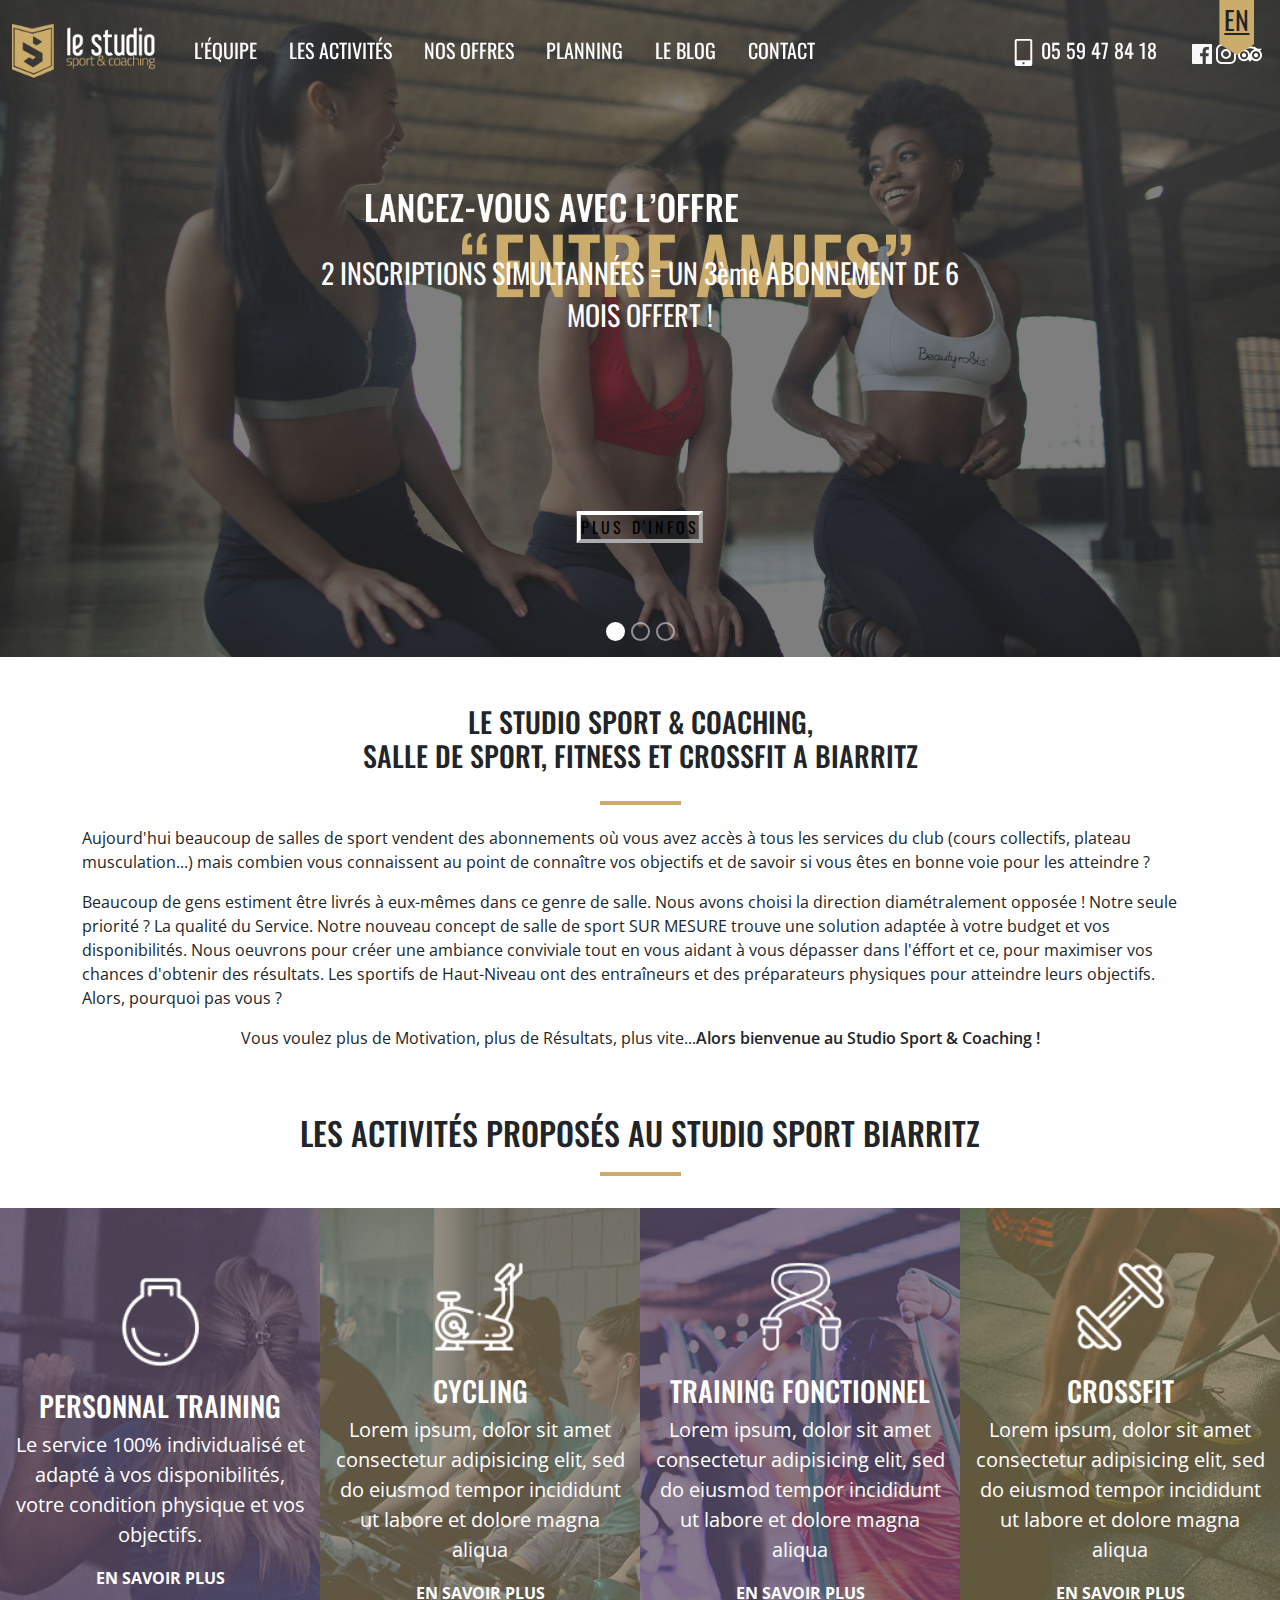
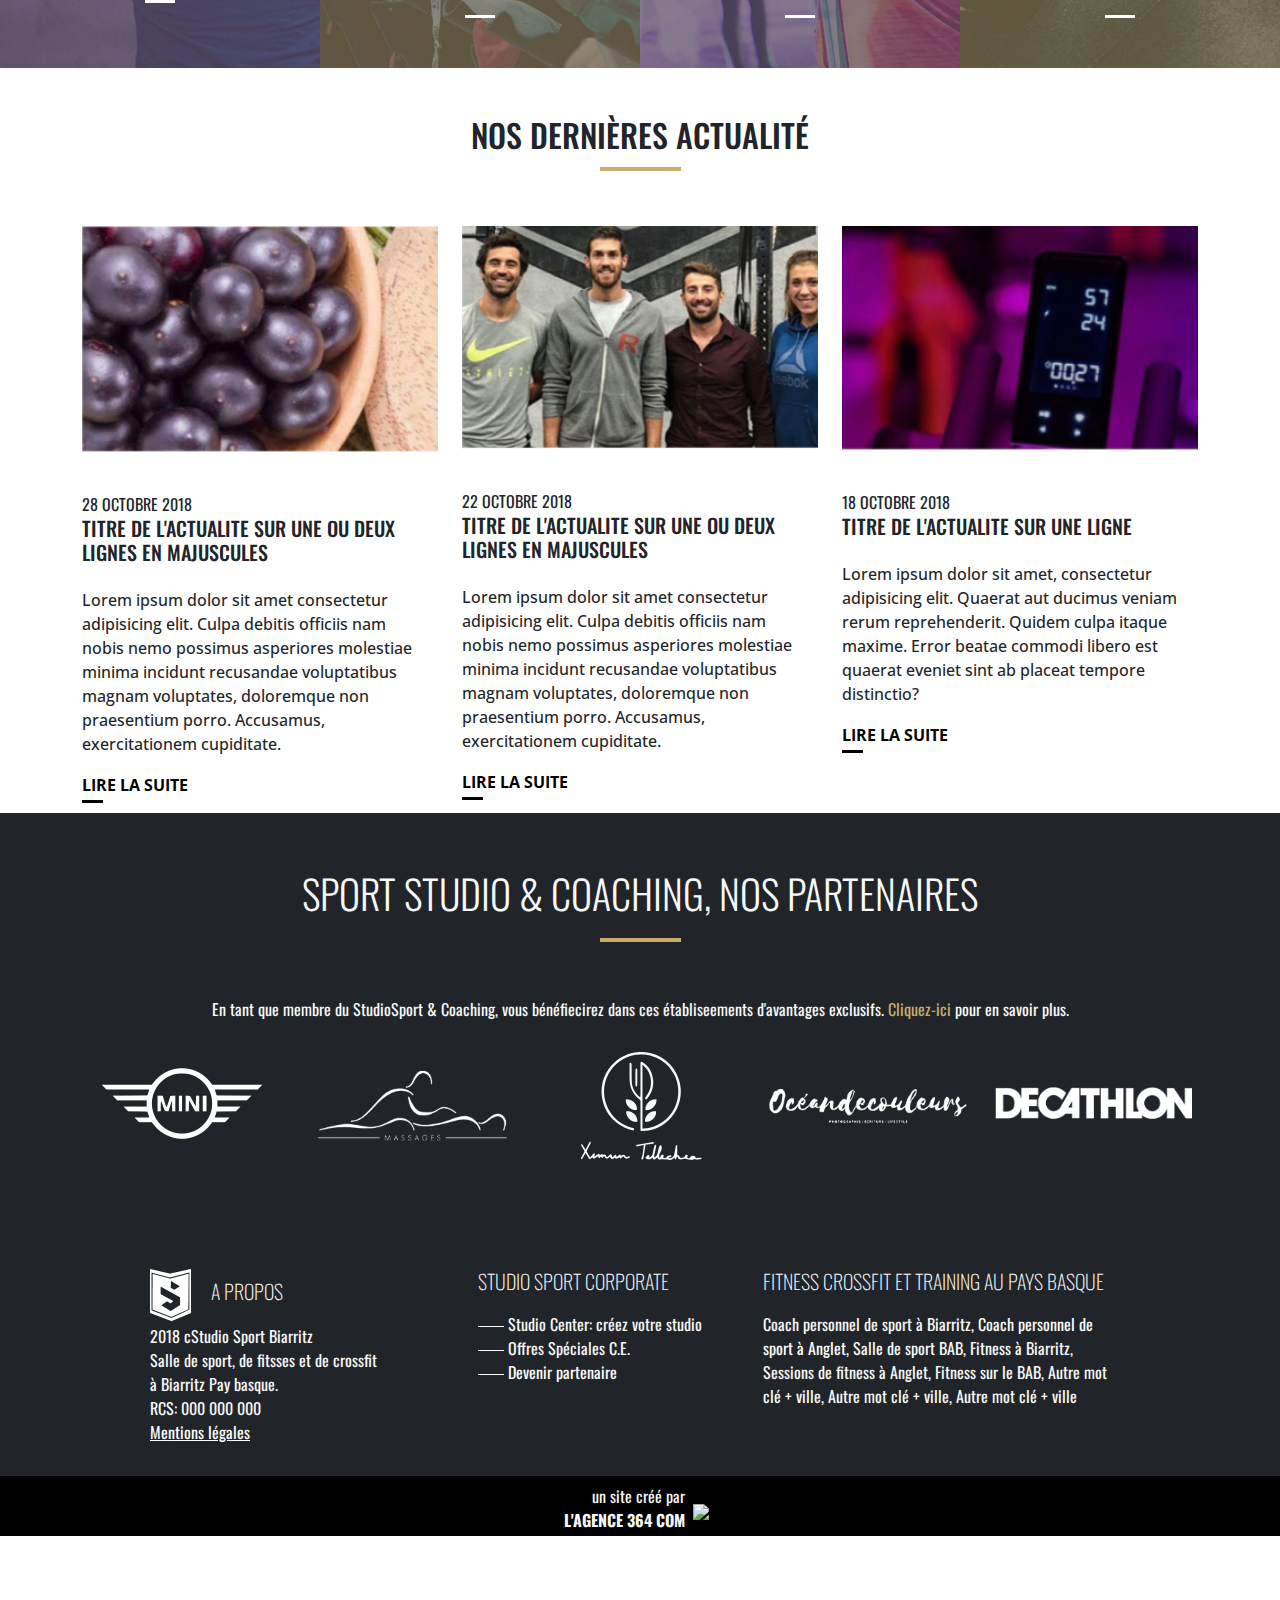
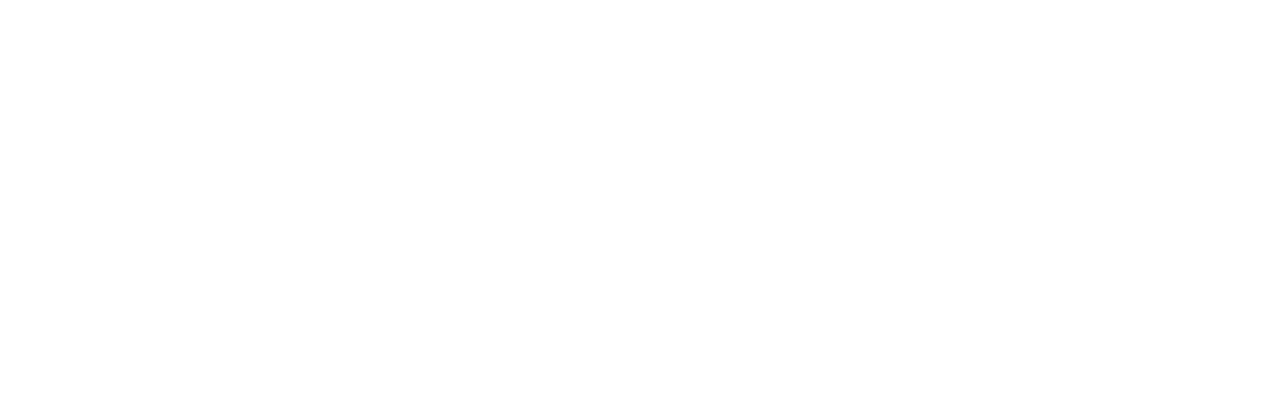
==== commit 00d41b7b: "onsenfou" ====
--- a/index.html
+++ b/index.html
@@ -52,7 +52,7 @@
               <a class="nav-link text-uppercase text-white" href="#">Le blog</a>
             </li>
             <li class="nav-item p-2 d-flex align-items-center">
-              <a class="nav-link text-uppercase text-white" href="#">Contact</a>
+              <a class="nav-link text-uppercase text-white" href="contact.html">Contact</a>
             </li>
             <li class="nav-item p-2 d-flex d-lg-flex d-xl-none align-items-center">
               <a class="nav-link text-uppercase text-white" href="#">Réseaux</a>
@@ -242,7 +242,7 @@
           </div>
           <p>
               En tant que membre du StudioSport & Coaching, vous bénéfiecirez dans ces établiseements d'avantages exclusifs.  
-              <a class="text-decoration-none" href="#">Cliquez-ici</a> pour en savoir plus.
+              <a class="text-decoration-none color-gold" href="#">Cliquez-ici</a> pour en savoir plus.
           </p>
           <div class="row align-items-center row-cols-1 row-cols-md-2 row-cols-lg-5">
               <div class="col py-sm-2"><img class="img-fluid" src="assets/img/gallery/partenaires/mini.png" alt="#"/></div>
--- a/css/style.css
+++ b/css/style.css
@@ -51,6 +51,9 @@
 }
 .dropdown-item:hover{
     color: #CBAC6B!important;
+}
+.color-gold{
+    color: #CBAC6B;
 }
 .gold{
     background: #CBAC6B;
@@ -299,4 +302,33 @@
   
 } 
 
-
+/* CONTACT */
+.presentation-contact{
+    background: center url("/assets/img/visuel/header-contact.jpg");
+    background-size: cover;
+    height: 500px;
+    width: 100%;
+}
+
+.myMap {
+    filter: grayscale(100%) invert(85%);
+}
+
+.franche:hover{
+    display: block!important;
+    opacity: 1;
+}
+.franche {
+    opacity: 0;
+}
+.franche-container:hover img{
+    opacity: 0.6;
+}
+.franche-container:hover .franche{
+    opacity: 1;
+}
+
+/* 404 ERROR */
+
+
+
